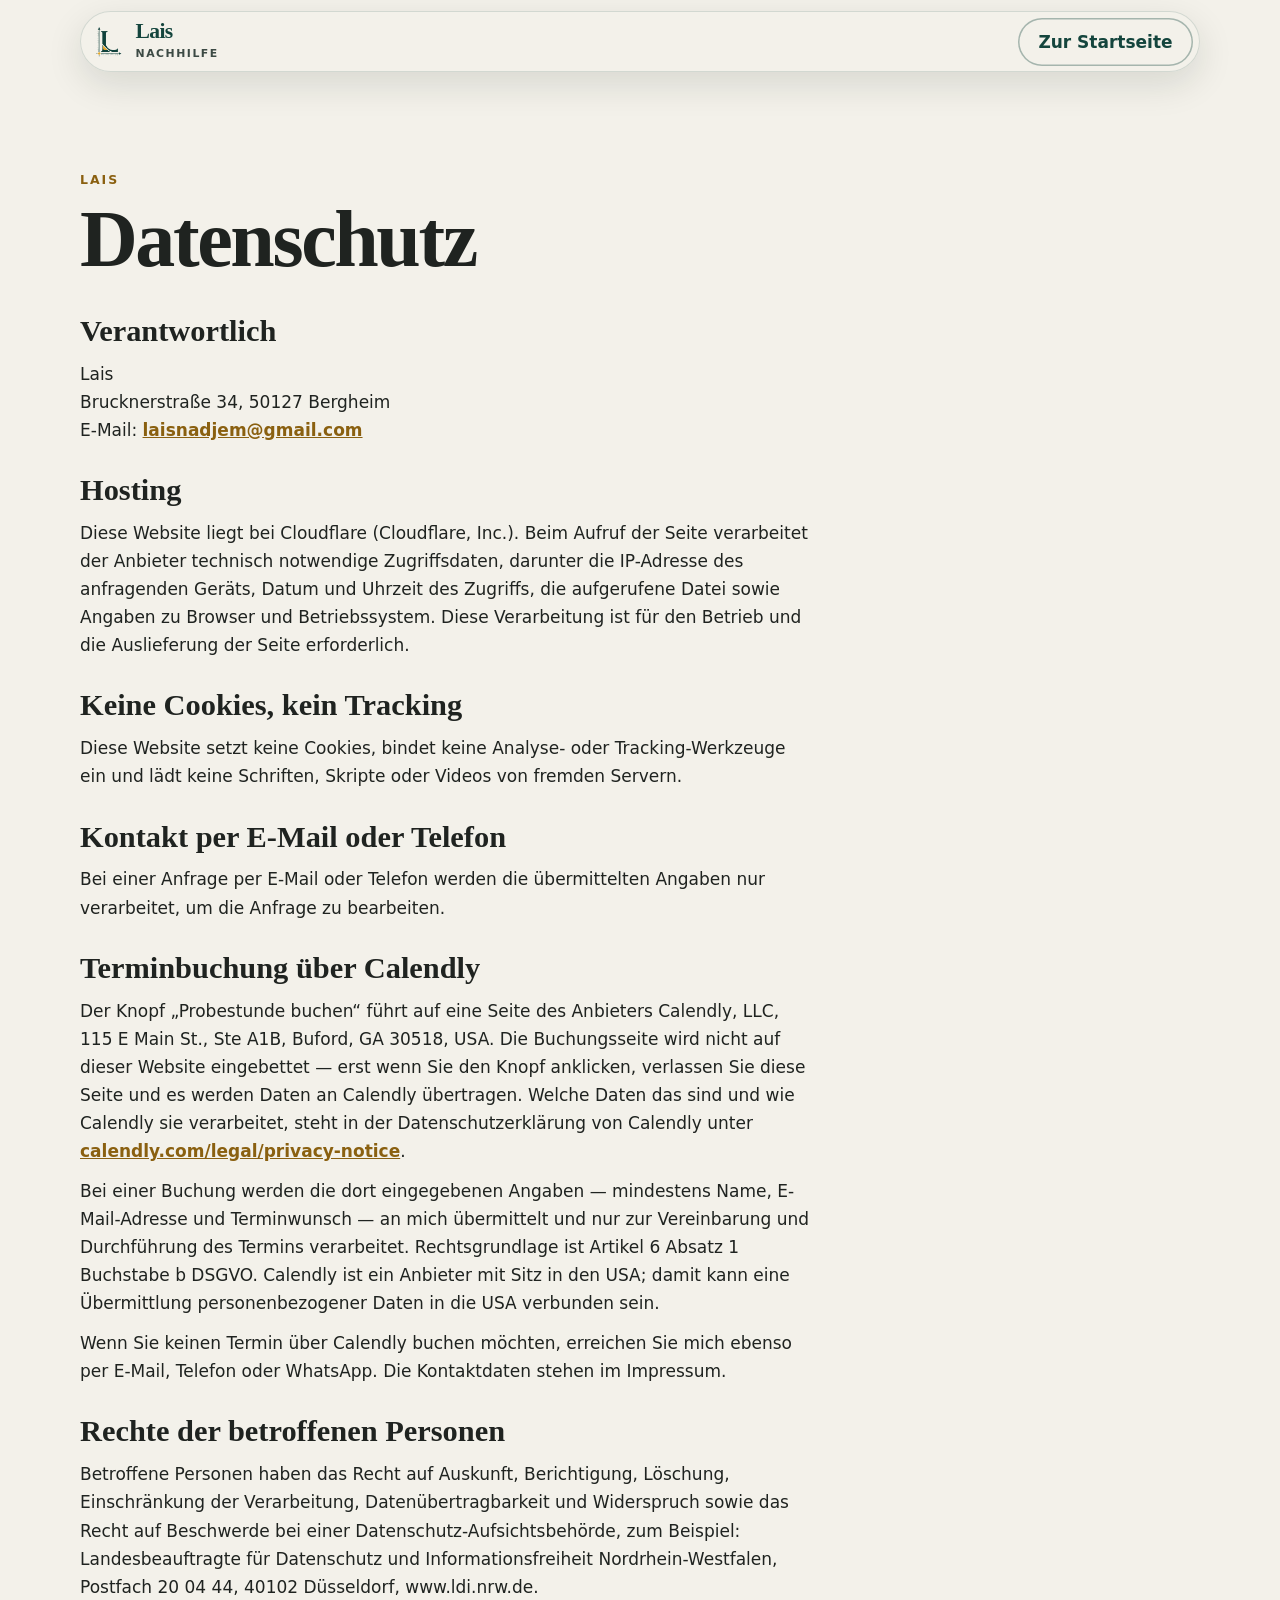
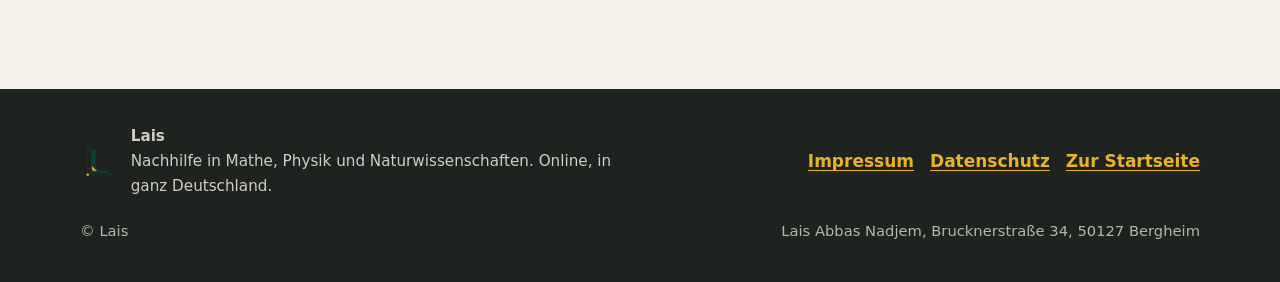
==== datenschutz.html @ 97e40037 "Neue Lais-Nachhilfe-Seite" ====
<!DOCTYPE html>
<html lang="de" dir="ltr">
<head>
  <meta charset="utf-8">
  <!-- VORLAGE, keine Rechtsberatung: vor dem Veröffentlichen rechtlich prüfen lassen. Jeden Platzhalter in doppelten
       geschweiften Klammern ersetzen. Der Abschnitt »Keine Cookies, kein Tracking« stimmt nur, solange die Website
       nichts von fremden Servern lädt und keine Analyse-Werkzeuge einbindet. -->
  <meta name="viewport" content="width=device-width, initial-scale=1">
  <title>Datenschutz – Lais</title>
  <meta name="description" content="Datenschutzerklärung von Lais.">
  <link rel="canonical" href="https://lais-nachhilfe.pages.dev/datenschutz">
  <link rel="icon" href="img/favicon.png">
  <meta name="theme-color" content="#14453D">
  <link rel="stylesheet" href="styles.css">
</head>
<body>
  <a class="sprunglink" href="#inhalt">Zum Inhalt springen</a>

  <header class="nav">
    <div class="nav__leiste">
      <a class="marke" href="index.html">
        <img class="logo" src="img/logo-farbe.png" alt="" width="1022" height="1207">
        <span>
          <span class="wortmarke">Lais</span>
          <span class="marke__zusatz">Nachhilfe</span>
        </span>
      </a>
      <a class="knopf knopf--ruhig nav__cta" href="index.html">Zur Startseite</a>
    </div>
  </header>

  <main id="inhalt" class="unter">
    <header class="seitenkopf rahmen">
      <p class="kicker">Lais</p>
      <h1>Datenschutz</h1>
    </header>

    <article class="rechtstext rahmen">
      <h2>Verantwortlich</h2>
      <p>
        Lais<br>Brucknerstraße 34, 50127 Bergheim<br>
        E-Mail: <a href="mailto:laisnadjem@gmail.com">laisnadjem@gmail.com</a>
      </p>

      <h2>Hosting</h2>
      <p>Diese Website liegt bei Cloudflare (Cloudflare, Inc.). Beim Aufruf der Seite verarbeitet der Anbieter
        technisch notwendige Zugriffsdaten, darunter die IP-Adresse des anfragenden Geräts, Datum und Uhrzeit des
        Zugriffs, die aufgerufene Datei sowie Angaben zu Browser und Betriebssystem. Diese Verarbeitung ist für den
        Betrieb und die Auslieferung der Seite erforderlich.</p>

      <h2>Keine Cookies, kein Tracking</h2>
      <p>Diese Website setzt keine Cookies, bindet keine Analyse- oder Tracking-Werkzeuge ein und lädt keine Schriften,
        Skripte oder Videos von fremden Servern.</p>

      <h2>Kontakt per E-Mail oder Telefon</h2>
      <p>Bei einer Anfrage per E-Mail oder Telefon werden die übermittelten Angaben nur verarbeitet, um die Anfrage zu
        bearbeiten.</p>

      <h2>Terminbuchung über Calendly</h2>
      <p>Der Knopf „Probestunde buchen“ führt auf eine Seite des Anbieters Calendly, LLC, 115 E Main St., Ste A1B,
        Buford, GA 30518, USA. Die Buchungsseite wird nicht auf dieser Website eingebettet — erst wenn Sie den Knopf anklicken,
        verlassen Sie diese Seite und es werden Daten an Calendly übertragen. Welche Daten das sind und wie Calendly sie
        verarbeitet, steht in der Datenschutzerklärung von Calendly unter
        <a href="https://calendly.com/legal/privacy-notice" rel="noopener">calendly.com/legal/privacy-notice</a>.</p>
      <p>Bei einer Buchung werden die dort eingegebenen Angaben — mindestens Name, E-Mail-Adresse und Terminwunsch —
        an mich übermittelt und nur zur Vereinbarung und Durchführung des Termins verarbeitet. Rechtsgrundlage ist
        Artikel 6 Absatz 1 Buchstabe b DSGVO. Calendly ist ein Anbieter mit Sitz in den USA; damit kann eine
        Übermittlung personenbezogener Daten in die USA verbunden sein.</p>
      <p>Wenn Sie keinen Termin über Calendly buchen möchten, erreichen Sie mich ebenso per E-Mail, Telefon oder
        WhatsApp. Die Kontaktdaten stehen im Impressum.</p>

      <h2>Rechte der betroffenen Personen</h2>
      <p>Betroffene Personen haben das Recht auf Auskunft, Berichtigung, Löschung, Einschränkung der Verarbeitung,
        Datenübertragbarkeit und Widerspruch sowie das Recht auf Beschwerde bei einer Datenschutz-Aufsichtsbehörde,
        zum Beispiel: Landesbeauftragte für Datenschutz und Informationsfreiheit Nordrhein-Westfalen,
        Postfach 20 04 44, 40102 Düsseldorf, www.ldi.nrw.de.</p>
    </article>
  </main>

  <footer class="fuss">
    <div class="fuss__innen">
      <div class="fuss__marke">
        <img class="logo" src="img/logo-farbe.png" alt="" width="1022" height="1207">
        <p><strong>Lais</strong><br>Nachhilfe in Mathe, Physik und Naturwissenschaften. Online, in ganz Deutschland.</p>
      </div>
      <nav class="fuss__links" aria-label="Rechtliches">
        <a href="impressum.html">Impressum</a>
        <a href="datenschutz.html">Datenschutz</a>
        <a href="index.html">Zur Startseite</a>
      </nav>
      <div class="fuss__meta">
        <p>© Lais</p>
        <p>Lais Abbas Nadjem, Brucknerstraße 34, 50127 Bergheim</p>
      </div>
    </div>
  </footer>
</body>
</html>
---- styles.css ----
/* Lais — Nachhilfe. Schriften und Skripte liegen lokal, passend zur Datenschutzerklärung. */

@font-face {
  font-family: Fraunces;
  font-style: normal;
  font-weight: 400;
  font-display: swap;
  src: url("fonts/fraunces-400.woff2") format("woff2");
}

@font-face {
  font-family: Fraunces;
  font-style: italic;
  font-weight: 500;
  font-display: swap;
  src: url("fonts/fraunces-500-italic.woff2") format("woff2");
}

@font-face {
  font-family: Fraunces;
  font-style: normal;
  font-weight: 600;
  font-display: swap;
  src: url("fonts/fraunces-600.woff2") format("woff2");
}

@font-face {
  font-family: Fraunces;
  font-style: normal;
  font-weight: 700;
  font-display: swap;
  src: url("fonts/fraunces-700.woff2") format("woff2");
}

@font-face {
  font-family: Inter;
  font-style: normal;
  font-weight: 400;
  font-display: swap;
  src: url("fonts/inter-400.woff2") format("woff2");
}

@font-face {
  font-family: Inter;
  font-style: normal;
  font-weight: 500;
  font-display: swap;
  src: url("fonts/inter-500.woff2") format("woff2");
}

@font-face {
  font-family: Inter;
  font-style: normal;
  font-weight: 600;
  font-display: swap;
  src: url("fonts/inter-600.woff2") format("woff2");
}

@font-face {
  font-family: Inter;
  font-style: normal;
  font-weight: 700;
  font-display: swap;
  src: url("fonts/inter-700.woff2") format("woff2");
}

:root {
  --wald: #14453d;
  --wald-tief: #0d2c28;
  --wald-mittel: #123e37;
  --gold: #e8b22a;
  --gold-text: #8a6010;
  --papier: #f3f1ea;
  --papier-hell: #fbf9f4;
  --sand: #e9e2d2;
  --gruen: #e5efe9;
  --tinte: #1f2320;
  --tinte-weich: #3c4a44;
  --linie: rgba(20, 69, 61, 0.14);
  --hell: #f6f3ea;
  --rand: clamp(1.1rem, 4vw, 2rem);
  --spalte: min(1120px, calc(100% - 1.5rem));
  --schrift-titel: Fraunces, "Iowan Old Style", Palatino, Georgia, serif;
  --schrift-text: Inter, system-ui, "Segoe UI", sans-serif;
  --nav-hoehe: 4.6rem;
  --schatten: 0 18px 40px rgba(16, 36, 32, 0.08);
  color-scheme: light;
}

*,
*::before,
*::after {
  box-sizing: border-box;
}

html {
  scroll-behavior: smooth;
}

body {
  margin: 0;
  background: var(--papier);
  color: var(--tinte);
  font-family: var(--schrift-text);
  font-size: 1.0625rem;
  line-height: 1.65;
  text-rendering: optimizeLegibility;
}

img,
svg,
video,
canvas {
  max-width: 100%;
}

h1,
h2,
h3,
p {
  margin: 0;
}

h1,
h2,
h3 {
  font-family: var(--schrift-titel);
  font-weight: 600;
  line-height: 1.05;
  text-wrap: balance;
}

p {
  text-wrap: pretty;
}

a {
  color: var(--gold-text);
}

button,
input,
summary {
  font: inherit;
}

:focus-visible {
  outline: 3px solid var(--gold);
  outline-offset: 3px;
}

::selection {
  background: var(--gold);
  color: var(--tinte);
}

.sr-only {
  position: absolute;
  width: 1px;
  height: 1px;
  padding: 0;
  margin: -1px;
  overflow: hidden;
  clip: rect(0, 0, 0, 0);
  white-space: nowrap;
  border: 0;
}

.sprunglink {
  position: absolute;
  left: var(--rand);
  top: -8rem;
  z-index: 80;
  padding: 0.7rem 1rem;
  background: var(--tinte);
  color: var(--hell);
  text-decoration: none;
}

.sprunglink:focus-visible {
  top: 0.8rem;
}

.rahmen {
  width: var(--spalte);
  margin-inline: auto;
}

.kicker {
  margin: 0;
  color: var(--gold-text);
  font-size: 0.78rem;
  font-weight: 600;
  letter-spacing: 0.16em;
  text-transform: uppercase;
}

.abschnitt--wald .kicker,
.abschnitt--tief .kicker,
.hero .kicker {
  color: var(--gold);
}

/* Navigation ---------------------------------------------------------- */

.nav {
  position: fixed;
  z-index: 50;
  top: 0.7rem;
  left: 0;
  right: 0;
  width: var(--spalte);
  margin-inline: auto;
}

.nav__leiste {
  position: relative;
  z-index: 2;
  display: flex;
  align-items: center;
  gap: 0.75rem;
  min-height: 3.6rem;
  padding: 0.35rem 0.4rem 0.35rem 0.7rem;
  border: 1px solid rgba(20, 69, 61, 0.14);
  border-radius: 999px;
  background: rgba(243, 241, 234, 0.96);
  box-shadow: 0 12px 36px rgba(16, 32, 28, 0.12);
}

.marke {
  position: relative;
  z-index: 3;
  display: flex;
  align-items: center;
  gap: 0.55rem;
  color: var(--wald);
  text-decoration: none;
}

body.ist-gesperrt {
  overflow: hidden;
}

.logo {
  width: auto;
  height: 2.55rem;
}

.wortmarke {
  display: block;
  font-family: var(--schrift-titel);
  font-size: 1.35rem;
  font-weight: 600;
  letter-spacing: -0.03em;
  line-height: 1;
}

.marke__zusatz {
  display: block;
  margin-top: 0.12rem;
  color: var(--tinte-weich);
  font-size: 0.68rem;
  font-weight: 600;
  letter-spacing: 0.14em;
  text-transform: uppercase;
}

.nav__schalt {
  position: relative;
  z-index: 3;
  display: grid;
  place-items: center;
  width: 2.75rem;
  height: 2.75rem;
  margin-left: auto;
  border: 0;
  border-radius: 50%;
  background: var(--wald);
  color: var(--hell);
  cursor: pointer;
}

.nav__balken,
.nav__balken::before,
.nav__balken::after {
  display: block;
  width: 1rem;
  height: 2px;
  border-radius: 2px;
  background: currentColor;
}

.nav__balken {
  position: relative;
}

.nav__balken::before,
.nav__balken::after {
  content: "";
  position: absolute;
  left: 0;
}

.nav__balken::before {
  top: -6px;
}

.nav__balken::after {
  top: 6px;
}

.nav.is-offen .nav__balken {
  background: transparent;
}

.nav.is-offen .nav__balken::before {
  top: 0;
  transform: rotate(45deg);
}

.nav.is-offen .nav__balken::after {
  top: 0;
  transform: rotate(-45deg);
}

.nav__liste {
  display: flex;
  align-items: center;
  gap: 0.15rem;
}

.nav__liste a {
  color: var(--wald);
  font-size: 0.92rem;
  font-weight: 600;
  text-decoration: none;
}

.nav__cta {
  margin-left: 0.35rem;
}

.nav__leiste > .nav__cta {
  margin-left: auto;
}

@media (max-width: 1079px) {
  .nav:not(.js-nav) .nav__leiste {
    flex-wrap: wrap;
    border-radius: 1.25rem;
  }

  .nav__schalt {
    display: none;
  }

  .js-nav .nav__schalt {
    display: grid;
  }

  .nav__liste {
    flex-wrap: wrap;
    justify-content: flex-end;
    gap: 0.2rem 0.7rem;
    margin-left: auto;
  }

  .js-nav .nav__liste {
    position: fixed;
    z-index: 1;
    inset: 0;
    flex-direction: column;
    align-items: flex-start;
    justify-content: center;
    flex-wrap: nowrap;
    gap: 0.2rem;
    margin-left: 0;
    padding: 6.5rem var(--rand) 2.2rem;
    background:
      radial-gradient(circle at 90% 10%, rgba(232, 178, 42, 0.2), transparent 28%),
      var(--papier);
    visibility: hidden;
    transform: translateY(-102%);
  }

  .js-nav.is-offen .nav__liste {
    visibility: visible;
    transform: none;
  }

  .js-nav .nav__liste a:not(.knopf) {
    font-family: var(--schrift-titel);
    font-size: clamp(2rem, 8vw, 2.8rem);
    font-weight: 600;
    line-height: 1.15;
  }

  .js-nav .nav__liste .nav__cta {
    margin-top: 1rem;
    margin-left: 0;
  }
}

@media (min-width: 1080px) {
  .nav__schalt {
    display: none;
  }

  .nav__liste {
    margin-left: auto;
  }

  .nav__liste a:not(.knopf) {
    position: relative;
    padding: 0.4rem 0.45rem;
  }

  .nav__liste a:not(.knopf)::after {
    content: "";
    position: absolute;
    left: 0.45rem;
    right: 0.45rem;
    bottom: 0.15rem;
    height: 2px;
    border-radius: 2px;
    background: var(--gold);
    transform: scaleX(0);
    transform-origin: left center;
  }

  .nav__liste a:hover::after,
  .nav__liste a[aria-current="true"]::after {
    transform: scaleX(1);
  }
}

/* Knöpfe --------------------------------------------------------------- */

.knopfzeile {
  display: flex;
  flex-wrap: wrap;
  gap: 0.7rem;
}

.knopf {
  display: inline-flex;
  align-items: center;
  justify-content: center;
  gap: 0.5rem;
  min-height: 3rem;
  padding: 0.75rem 1.25rem;
  border: 0;
  border-radius: 999px;
  background: linear-gradient(110deg, #f3cf6a 0%, #e8b22a 42%, #f6de8a 50%, #e8b22a 58%, #c9961e 100%);
  background-size: 180% 100%;
  background-position: 0 0;
  color: var(--tinte);
  font-weight: 700;
  line-height: 1.2;
  text-align: center;
  text-decoration: none;
  box-shadow: inset 0 0 0 1px rgba(90, 60, 0, 0.12);
}

.knopf:hover {
  background-position: 100% 0;
}

.knopf--zweit {
  background: transparent;
  color: var(--hell);
  box-shadow: inset 0 0 0 1.5px rgba(246, 243, 234, 0.75);
}

.knopf--zweit:hover {
  background: var(--hell);
  color: var(--tinte);
}

.knopf--ruhig {
  background: transparent;
  color: var(--wald);
  box-shadow: inset 0 0 0 1.5px rgba(20, 69, 61, 0.35);
}

.knopf--ruhig:hover {
  background: var(--wald);
  color: var(--hell);
}

.knopf svg {
  width: 1.05rem;
  height: 1.05rem;
  fill: currentColor;
}

/* Hero ----------------------------------------------------------------- */

.hero {
  position: relative;
  display: grid;
  align-items: end;
  min-height: 100vh;
  min-height: 100svh;
  padding: calc(var(--nav-hoehe) + 2.2rem) 0 5.5rem;
  color: var(--hell);
  background: var(--wald-tief);
  isolation: isolate;
  overflow: hidden;
}

.hero__video,
.hero__feld,
.hero__scrim {
  position: absolute;
  inset: 0;
}

.hero__video {
  z-index: -3;
  width: 100%;
  height: 100%;
  object-fit: cover;
  transform: scale(1.08);
}

.hero__feld {
  z-index: -1;
  width: 100%;
  height: 100%;
  pointer-events: none;
  -webkit-mask-image: linear-gradient(90deg, transparent 0 30%, #000 62%);
  mask-image: linear-gradient(90deg, transparent 0 30%, #000 62%);
}

.hero__scrim {
  z-index: -2;
  background:
    linear-gradient(90deg, rgba(8, 24, 22, 0.82) 0%, rgba(8, 24, 22, 0.62) 38%, rgba(8, 24, 22, 0.18) 68%, rgba(8, 24, 22, 0.45) 100%),
    linear-gradient(to top, rgba(8, 24, 22, 0.82) 0%, rgba(8, 24, 22, 0.28) 28%, rgba(8, 24, 22, 0.12) 52%);
}

.hero__inhalt {
  display: grid;
  gap: 1.15rem;
  justify-items: start;
  width: var(--spalte);
  margin-inline: auto;
}

.hero__titel {
  max-width: 12.4ch;
  font-size: clamp(3.05rem, 6.6vw, 6.1rem);
  font-weight: 600;
  letter-spacing: -0.04em;
  line-height: 0.92;
}

main section[id] {
  scroll-margin-top: 5.4rem;
}

.hero__strich {
  color: var(--gold);
}

.hero__text {
  max-width: 36rem;
  font-size: clamp(1.08rem, 2vw, 1.28rem);
  line-height: 1.5;
}

.hero__fakten {
  display: flex;
  flex-wrap: wrap;
  gap: 0.55rem 0.4rem;
  margin: 0.35rem 0 0;
  padding: 0;
  list-style: none;
}

.hero__fakten li {
  padding: 0.38rem 0.7rem;
  border: 1px solid rgba(246, 243, 234, 0.28);
  border-radius: 999px;
  background: rgba(8, 24, 22, 0.28);
  font-size: 0.86rem;
  letter-spacing: 0.01em;
}

.hero__pause {
  position: absolute;
  z-index: 2;
  right: max(0.75rem, calc((100% - 1120px) / 2));
  bottom: 4.6rem;
  display: grid;
  place-items: center;
  width: 3rem;
  height: 3rem;
  padding: 0;
  border: 1.5px solid rgba(246, 243, 234, 0.8);
  border-radius: 50%;
  background: rgba(8, 24, 22, 0.4);
  color: var(--hell);
  cursor: pointer;
}

.hero__pause svg {
  width: 1.15rem;
  height: 1.15rem;
  fill: currentColor;
}

.hero__pause[aria-pressed="false"] .symbol-play,
.hero__pause[aria-pressed="true"] .symbol-pause {
  display: none;
}

/* Abschnitte ---------------------------------------------------------- */

main > section:not(.hero) {
  position: relative;
  z-index: 1;
  margin-top: -2rem;
  padding-block: clamp(4.4rem, 8vw, 6.6rem) clamp(4.8rem, 8vw, 7rem);
  border-radius: 1.8rem 1.8rem 0 0;
  background: var(--papier);
}

main > section:nth-child(2) { z-index: 2; }
main > section:nth-child(3) { z-index: 3; }
main > section:nth-child(4) { z-index: 4; }
main > section:nth-child(5) { z-index: 5; }
main > section:nth-child(6) { z-index: 6; }
main > section:nth-child(7) { z-index: 7; }
main > section:nth-child(8) { z-index: 8; }

main > section.abschnitt--wald {
  background:
    radial-gradient(ellipse at 0% 0%, rgba(232, 178, 42, 0.22), transparent 42%),
    radial-gradient(ellipse at 100% 100%, rgba(232, 178, 42, 0.12), transparent 36%),
    var(--wald-mittel);
  color: var(--hell);
}

main > section.abschnitt--tief {
  background:
    radial-gradient(ellipse at 12% 0%, rgba(232, 178, 42, 0.28), transparent 36%),
    radial-gradient(ellipse at 90% 80%, rgba(80, 160, 140, 0.2), transparent 42%),
    var(--wald-tief);
  color: var(--hell);
  background-size: 140% 140%;
}

main > section.abschnitt--sand {
  background:
    radial-gradient(circle at 100% 0%, rgba(232, 178, 42, 0.18), transparent 26%),
    var(--sand);
}

main > section.abschnitt--gruen {
  background:
    linear-gradient(180deg, rgba(20, 69, 61, 0.04), transparent 28%),
    var(--gruen);
}

.kopf {
  display: grid;
  gap: 0.85rem;
  max-width: 44rem;
  margin-bottom: clamp(1.8rem, 4vw, 3rem);
}

.kopf h2,
.abschnitt h2 {
  font-size: clamp(2.3rem, 5vw, 4.1rem);
  letter-spacing: -0.03em;
}

.kopf__index {
  color: var(--gold-text);
  font-family: var(--schrift-titel);
  font-size: 0.95rem;
  font-weight: 600;
  letter-spacing: 0.14em;
}

.abschnitt--wald .kopf__index,
.abschnitt--tief .kopf__index {
  color: var(--gold);
}

.kopf p,
.leit {
  max-width: 42rem;
  color: var(--tinte-weich);
  font-size: 1.12rem;
}

.abschnitt--wald .leit,
.abschnitt--tief .leit,
.abschnitt--wald .kopf p,
.abschnitt--tief .kopf p {
  color: rgba(246, 243, 234, 0.86);
}

/* Fächer --------------------------------------------------------------- */

.faecher {
  display: grid;
  grid-template-columns: 1fr;
  gap: 0.75rem;
  margin: 0 0 1.1rem;
  padding: 0;
  list-style: none;
}

.faecher li {
  display: grid;
  grid-template-columns: auto 1fr;
  gap: 0.85rem;
  align-items: center;
  padding: 0.8rem 0.95rem;
  border: 1px solid var(--linie);
  border-radius: 1.1rem;
  background: var(--papier-hell);
}

.faecher strong {
  display: block;
  font-family: var(--schrift-titel);
  font-size: 1.35rem;
  font-weight: 600;
}

.faecher span {
  color: var(--tinte-weich);
  font-size: 0.92rem;
}

.mini {
  width: 3.25rem;
  height: 3.25rem;
  color: var(--wald);
}

/* Angebotskarten ------------------------------------------------------- */

.karten,
.preistafel,
.schritte,
.stimmen__liste,
.kontakt__wege {
  display: grid;
  gap: 0.9rem;
}

.karte,
.preisblock,
.schritt,
.stimme,
.weg {
  border: 1px solid var(--linie);
  border-radius: 1.35rem;
  background: var(--papier-hell);
  box-shadow: var(--schatten);
}

.karte {
  display: flex;
  flex-direction: column;
  gap: 0.85rem;
  padding: 0.7rem 0.7rem 1.2rem;
  transform-style: preserve-3d;
}

.karte__bild {
  display: grid;
  place-items: center;
  aspect-ratio: 16 / 9.2;
  padding: 0.6rem 0.8rem 0.2rem;
  border-radius: 1rem;
  background:
    radial-gradient(circle at 85% 15%, rgba(232, 178, 42, 0.35), transparent 42%),
    linear-gradient(160deg, #e7f1ec, #f7f4ec);
}

.illu {
  width: 100%;
  height: 100%;
  color: var(--wald);
}

.illu .draw {
  fill: none;
  stroke: currentColor;
  stroke-width: 1.7;
  stroke-linecap: round;
  stroke-linejoin: round;
}

.gold,
.illu .gold {
  fill: var(--gold);
  stroke: none;
}

.illu .haar {
  fill: none;
  stroke: currentColor;
  stroke-width: 1.2;
  opacity: 0.45;
}

.karte__körper,
.preisblock,
.schritt {
  padding-inline: 0.7rem;
}

.karte__körper {
  display: grid;
  gap: 0.55rem;
  padding-bottom: 0.2rem;
}

.karte__index,
.schritt__nr {
  color: var(--gold-text);
  font-family: var(--schrift-titel);
  font-size: 0.92rem;
  letter-spacing: 0.12em;
}

.karte h3,
.preisblock h3,
.schritt h3 {
  font-size: clamp(1.55rem, 2vw, 1.9rem);
}

.karte p,
.preisblock p,
.schritt p,
.stimme p,
.faq p,
.weg p,
.ueber__text {
  color: var(--tinte-weich);
}

.preiszeile {
  display: flex;
  flex-wrap: wrap;
  gap: 0.45rem;
  margin-top: auto;
  padding: 0.85rem 0.7rem 0.25rem;
}

.preiszeile span,
.betrag {
  display: inline-flex;
  align-items: baseline;
  gap: 0.35rem;
  padding: 0.35rem 0.6rem;
  border-radius: 999px;
  background: rgba(20, 69, 61, 0.06);
  color: var(--wald);
  font-size: 0.86rem;
  font-weight: 600;
}

.karte--dunkel {
  background: var(--wald);
  color: var(--hell);
  border-color: transparent;
}

.karte--dunkel .karte__bild {
  background:
    radial-gradient(circle at 80% 20%, rgba(232, 178, 42, 0.28), transparent 40%),
    #0d2c28;
}

.karte--dunkel .illu {
  color: var(--hell);
}

.karte--dunkel p,
.karte--dunkel .karte__index {
  color: rgba(246, 243, 234, 0.82);
}

.karte--dunkel .preiszeile span {
  background: rgba(246, 243, 234, 0.1);
  color: var(--gold);
}

/* Preise --------------------------------------------------------------- */

.preistafel {
  align-items: stretch;
}

.preisblock {
  display: flex;
  flex-direction: column;
  gap: 0.8rem;
  padding: 1.2rem 1.15rem 1.25rem;
  background: rgba(251, 249, 244, 0.97);
  color: var(--tinte);
}

.preisblock p,
.preisblock li span {
  color: var(--tinte-weich);
}

.preisblock ul {
  display: grid;
  gap: 0.55rem;
  margin: 0;
  padding: 0;
  list-style: none;
}

.preisblock li {
  display: flex;
  justify-content: space-between;
  gap: 1rem;
  align-items: baseline;
  padding-top: 0.55rem;
  border-top: 1px solid var(--linie);
  color: var(--wald);
  font-weight: 700;
}

.preisblock li span {
  flex: 1 1 auto;
}

.preisblock li strong {
  font-family: var(--schrift-titel);
  font-size: 1.65rem;
  font-weight: 600;
  font-variant-numeric: tabular-nums;
  letter-spacing: -0.03em;
  white-space: nowrap;
}

.preis-gross {
  display: flex;
  align-items: baseline;
  gap: 0.4rem;
  color: var(--wald);
}

.preis-gross strong {
  font-family: var(--schrift-titel);
  font-size: clamp(3rem, 6vw, 4.2rem);
  font-weight: 600;
  letter-spacing: -0.04em;
  line-height: 0.9;
  font-variant-numeric: tabular-nums;
}

.preis-gross span {
  font-weight: 600;
}

/* Ablauf --------------------------------------------------------------- */

main > section.ablauf {
  background-color: var(--gruen);
  background-image:
    linear-gradient(rgba(20, 69, 61, 0.05) 1px, transparent 1px),
    linear-gradient(90deg, rgba(20, 69, 61, 0.05) 1px, transparent 1px);
  background-size: 42px 42px;
  background-position: center top;
}

.schritt {
  position: relative;
  display: grid;
  gap: 0.55rem;
  align-content: start;
  padding: 1.15rem 1.1rem 1.25rem;
}

.schritt__nr {
  display: grid;
  place-items: center;
  width: 2.6rem;
  height: 2.6rem;
  border-radius: 50%;
  background: var(--wald);
  color: var(--gold);
  font-size: 1rem;
}

.schritt .mini {
  position: absolute;
  top: 1rem;
  right: 1rem;
  width: 2.6rem;
  height: 2.6rem;
  opacity: 0.9;
}

/* Über mich ------------------------------------------------------------ */

.ueber__layout {
  display: grid;
  gap: 1.25rem;
}

.ueber__tafel {
  position: relative;
  overflow: hidden;
  padding: clamp(1.4rem, 3vw, 2.2rem);
  border-radius: 1.5rem;
  background:
    radial-gradient(circle at 100% 0%, rgba(232, 178, 42, 0.28), transparent 36%),
    var(--wald);
  color: var(--hell);
}

.ueber__leitsatz {
  position: relative;
  z-index: 1;
  font-family: var(--schrift-titel);
  font-size: clamp(1.7rem, 3.4vw, 2.55rem);
  font-style: italic;
  font-weight: 500;
  line-height: 1.2;
}

.ueber__ornament {
  position: absolute;
  right: -1rem;
  bottom: -1.5rem;
  width: min(16rem, 70%);
  color: rgba(246, 243, 234, 0.16);
  pointer-events: none;
}

.ueber__texte {
  display: grid;
  gap: 1rem;
  align-content: center;
}

.fakten {
  display: grid;
  gap: 0.7rem;
  margin: 1.3rem 0 0;
  padding: 0;
  list-style: none;
}

.fakten li {
  display: grid;
  gap: 0.15rem;
  padding: 0.95rem 1rem;
  border-radius: 1rem;
  background: var(--papier-hell);
  border: 1px solid var(--linie);
}

.fakten__zahl {
  color: var(--wald);
  font-family: var(--schrift-titel);
  font-size: clamp(1.7rem, 3vw, 2.3rem);
  font-weight: 600;
  letter-spacing: -0.03em;
  line-height: 1;
  font-variant-numeric: tabular-nums;
}

.fakten span:last-child {
  color: var(--tinte-weich);
  font-size: 0.95rem;
}

/* Stimmen -------------------------------------------------------------- */

.stimmen__liste {
  margin: 0;
  padding: 0;
  list-style: none;
}

.stimme {
  display: flex;
  padding: 1.25rem 1.2rem 1.15rem;
}

.stimme figure {
  display: flex;
  flex-direction: column;
  gap: 1rem;
  width: 100%;
  margin: 0;
}

.stimme blockquote {
  margin: 0;
  font-family: var(--schrift-titel);
  font-size: 1.14rem;
  font-weight: 500;
  line-height: 1.45;
}

.stimme blockquote::before {
  content: "„";
  display: block;
  margin-bottom: 0.2rem;
  color: var(--gold-text);
  font-size: 2.4rem;
  line-height: 0.8;
}

.stimme figcaption {
  margin-top: auto;
  color: var(--tinte-weich);
  font-size: 0.92rem;
  font-weight: 600;
}

.stimmen__quelle {
  margin-top: 1rem;
  color: var(--tinte-weich);
  font-size: 0.92rem;
}

/* FAQ ------------------------------------------------------------------ */

.faq {
  display: grid;
  border-top: 1px solid var(--linie);
}

.faq details {
  border-bottom: 1px solid var(--linie);
}

.faq summary {
  display: flex;
  align-items: center;
  justify-content: space-between;
  gap: 1rem;
  padding: 1.05rem 0;
  color: var(--tinte);
  font-weight: 700;
  cursor: pointer;
  list-style: none;
}

.faq summary::-webkit-details-marker {
  display: none;
}

.faq summary::after {
  content: "";
  flex: 0 0 auto;
  width: 0.75rem;
  height: 0.75rem;
  border-right: 2px solid var(--wald);
  border-bottom: 2px solid var(--wald);
  transform: translateY(-2px) rotate(45deg);
}

.faq details[open] summary::after {
  transform: translateY(2px) rotate(225deg);
}

.faq details p {
  max-width: 46rem;
  padding-bottom: 1.1rem;
}

/* Kontakt -------------------------------------------------------------- */

.kontakt__layout {
  display: grid;
  gap: 1.4rem;
}

.kontakt h2 {
  font-size: clamp(3rem, 8vw, 5.6rem);
}

.kontakt .leit {
  margin-top: 1rem;
}

.kontakt .knopfzeile {
  margin-top: 1.4rem;
}

.weg {
  display: grid;
  gap: 0.2rem;
  padding: 1rem 1.05rem;
  background: rgba(251, 249, 244, 0.08);
  border-color: rgba(246, 243, 234, 0.16);
  color: var(--hell);
  text-decoration: none;
  box-shadow: none;
}

.weg:hover {
  background: rgba(251, 249, 244, 0.16);
}

.weg strong {
  font-size: 1.02rem;
}

.weg span {
  color: rgba(246, 243, 234, 0.8);
  overflow-wrap: anywhere;
}

.kontakt .knopf--zweit {
  color: var(--hell);
}

/* Footer --------------------------------------------------------------- */

.fuss {
  position: relative;
  z-index: 9;
  padding: 2.2rem 0 2.4rem;
  background: var(--tinte);
  color: var(--hell);
}

.fuss__innen {
  display: grid;
  gap: 1.25rem 2.5rem;
  width: var(--spalte);
  margin-inline: auto;
}

.fuss a {
  color: var(--gold);
}

.fuss__marke {
  display: flex;
  gap: 0.8rem;
  align-items: center;
}

.fuss__marke p {
  color: rgba(246, 243, 234, 0.82);
  font-size: 0.95rem;
}

.fuss .logo {
  height: 2.8rem;
}

.fuss__links {
  display: flex;
  flex-wrap: wrap;
  gap: 0.45rem 1rem;
}

.fuss__links a {
  font-weight: 600;
  text-underline-offset: 0.18em;
}

.fuss__meta {
  display: flex;
  flex-wrap: wrap;
  gap: 0.4rem 1.2rem;
  justify-content: space-between;
  color: rgba(246, 243, 234, 0.7);
  font-size: 0.92rem;
}

/* Unterseiten ---------------------------------------------------------- */

.unter {
  padding-top: calc(var(--nav-hoehe) + 1.5rem);
}

.seitenkopf {
  padding-block: clamp(2.5rem, 6vw, 4.5rem) 1rem;
}

.seitenkopf h1 {
  margin-top: 0.4rem;
  font-size: clamp(2.8rem, 7vw, 5rem);
  letter-spacing: -0.03em;
}

.seitenkopf a {
  font-weight: 700;
}

.rechtstext {
  display: grid;
  gap: 0.75rem;
  padding-bottom: clamp(3rem, 8vw, 5.5rem);
}

.rechtstext > * {
  max-width: 68ch;
}

.rechtstext h2 {
  margin-top: 1.2rem;
  font-size: clamp(1.45rem, 3vw, 1.9rem);
}

.rechtstext a {
  font-weight: 600;
}

/* Raster ab Tablet ----------------------------------------------------- */

@media (min-width: 700px) {
  .faecher,
  .fakten {
    grid-template-columns: repeat(2, minmax(0, 1fr));
  }

  .kontakt__wege,
  .preistafel {
    grid-template-columns: 1fr 1fr;
  }

  .preisblock:last-child {
    grid-column: 1 / -1;
  }
}

@media (min-width: 900px) {
  .karten,
  .schritte {
    grid-template-columns: repeat(3, minmax(0, 1fr));
  }

  .schritte {
    grid-template-columns: repeat(4, minmax(0, 1fr));
  }

  .ueber__layout,
  .kontakt__layout {
    grid-template-columns: minmax(0, 1.05fr) minmax(0, 0.95fr);
    gap: 1.6rem;
    align-items: stretch;
  }

  .stimmen__liste {
    grid-template-columns: 1fr 1fr;
  }

  .fakten {
    grid-template-columns: repeat(5, minmax(0, 1fr));
  }

  .faecher {
    grid-template-columns: repeat(3, minmax(0, 1fr));
  }

  .preisblock:last-child {
    grid-column: auto;
  }

  .preistafel {
    grid-template-columns: repeat(3, minmax(0, 1fr));
  }

  .fuss__innen {
    grid-template-columns: minmax(0, 1.5fr) minmax(16rem, 1fr);
    align-items: center;
  }

  .fuss__links {
    justify-content: flex-end;
  }

  .fuss__meta {
    grid-column: 1 / -1;
  }
}

/* Bewegung: Grundzustand bleibt sichtbar, die Klasse setzt die Animation. */

.mit-motion [data-reveal] {
  opacity: 0;
  transform: translateY(22px);
}

.mit-motion [data-reveal].ist-da {
  animation: auftauchen 0.85s cubic-bezier(0.16, 1, 0.3, 1) forwards;
  animation-delay: var(--verzug, 0s);
}

.mit-motion .illu .draw {
  stroke-dasharray: 1;
  stroke-dashoffset: 1;
}

.mit-motion .ist-da .illu .draw {
  animation: zeichnen 1.5s ease forwards;
}

.mit-motion .abschnitt--tief {
  animation: flaeche 16s ease-in-out infinite alternate;
}

@keyframes auftauchen {
  to {
    opacity: 1;
    transform: none;
  }
}

@keyframes zeichnen {
  to {
    stroke-dashoffset: 0;
  }
}

@keyframes flaeche {
  to {
    background-position: 80% 40%;
  }
}

@media (prefers-reduced-motion: reduce) {
  html {
    scroll-behavior: auto;
  }

  *,
  *::before,
  *::after {
    animation: none !important;
    transition: none !important;
    scroll-behavior: auto !important;
  }

  .mit-motion [data-reveal],
  .mit-motion [data-reveal].ist-da {
    opacity: 1 !important;
    transform: none !important;
  }

  .illu .draw,
  .mit-motion .illu .draw {
    stroke-dashoffset: 0 !important;
  }

  .hero__video {
    transform: none;
  }

  .hero__feld {
    -webkit-mask-image: none;
    mask-image: none;
    opacity: 0.35;
  }
}

@media (max-width: 1079px) {
  .js-nav.is-offen .nav__liste {
    transition: transform 0.4s cubic-bezier(0.16, 1, 0.3, 1);
  }
}

@media print {
  .nav,
  .hero__video,
  .hero__feld,
  .hero__pause,
  .sprunglink {
    display: none !important;
  }

  .hero,
  main > section,
  .fuss {
    margin: 0;
    box-shadow: none;
    color: #000;
    background: #fff;
  }
}
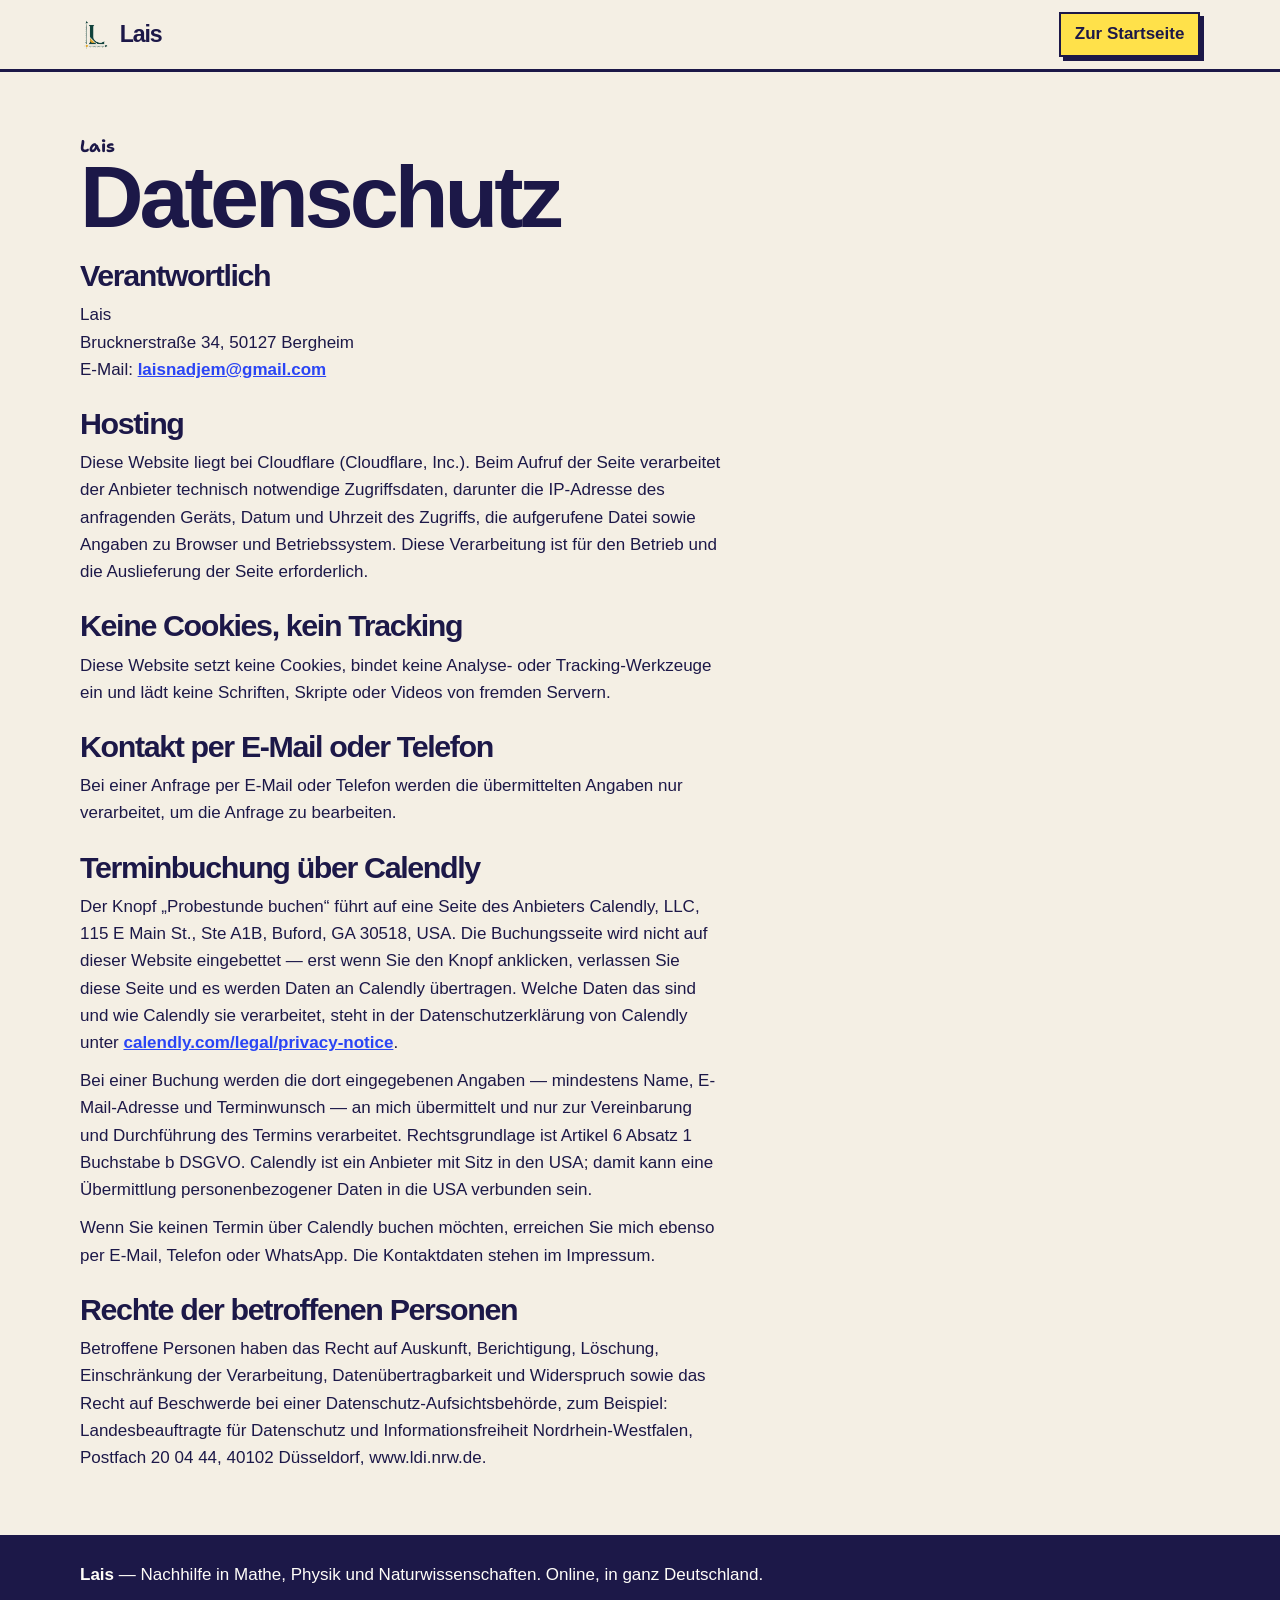
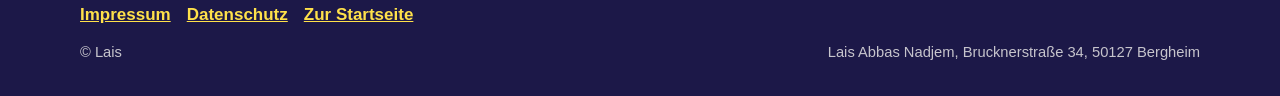
==== commit 72753dc8: "Komplett neues Design" ====
--- a/datenschutz.html
+++ b/datenschutz.html
@@ -10,31 +10,27 @@
   <meta name="description" content="Datenschutzerklärung von Lais.">
   <link rel="canonical" href="https://lais-nachhilfe.pages.dev/datenschutz">
   <link rel="icon" href="img/favicon.png">
-  <meta name="theme-color" content="#14453D">
+  <meta name="theme-color" content="#1C1848">
   <link rel="stylesheet" href="styles.css">
 </head>
 <body>
   <a class="sprunglink" href="#inhalt">Zum Inhalt springen</a>
-
   <header class="nav">
-    <div class="nav__leiste">
+    <div class="nav__innen">
       <a class="marke" href="index.html">
         <img class="logo" src="img/logo-farbe.png" alt="" width="1022" height="1207">
-        <span>
-          <span class="wortmarke">Lais</span>
-          <span class="marke__zusatz">Nachhilfe</span>
-        </span>
+        <span class="wortmarke">Lais</span>
       </a>
-      <a class="knopf knopf--ruhig nav__cta" href="index.html">Zur Startseite</a>
+      <a class="knopf knopf--marker nav__cta" href="index.html">Zur Startseite</a>
     </div>
   </header>
-
-  <main id="inhalt" class="unter">
-    <header class="seitenkopf rahmen">
-      <p class="kicker">Lais</p>
-      <h1>Datenschutz</h1>
+  <main id="inhalt">
+    <header class="seitenkopf">
+      <div class="rahmen">
+        <p class="hand">Lais</p>
+        <h1>Datenschutz</h1>
+      </div>
     </header>
-
     <article class="rechtstext rahmen">
       <h2>Verantwortlich</h2>
       <p>
@@ -76,13 +72,9 @@
         Postfach 20 04 44, 40102 Düsseldorf, www.ldi.nrw.de.</p>
     </article>
   </main>
-
   <footer class="fuss">
     <div class="fuss__innen">
-      <div class="fuss__marke">
-        <img class="logo" src="img/logo-farbe.png" alt="" width="1022" height="1207">
-        <p><strong>Lais</strong><br>Nachhilfe in Mathe, Physik und Naturwissenschaften. Online, in ganz Deutschland.</p>
-      </div>
+      <p><strong>Lais</strong> — Nachhilfe in Mathe, Physik und Naturwissenschaften. Online, in ganz Deutschland.</p>
       <nav class="fuss__links" aria-label="Rechtliches">
         <a href="impressum.html">Impressum</a>
         <a href="datenschutz.html">Datenschutz</a>
--- a/styles.css
+++ b/styles.css
@@ -1,158 +1,122 @@
-/* Lais — Nachhilfe. Schriften und Skripte liegen lokal, passend zur Datenschutzerklärung. */
-
 @font-face {
-  font-family: Fraunces;
+  font-family: "Bricolage Grotesque";
+  font-style: normal;
+  font-weight: 600;
+  font-display: swap;
+  src: url("fonts/bricolage-600.woff2") format("woff2");
+}
+
+@font-face {
+  font-family: "Bricolage Grotesque";
+  font-style: normal;
+  font-weight: 700;
+  font-display: swap;
+  src: url("fonts/bricolage-700.woff2") format("woff2");
+}
+
+@font-face {
+  font-family: "Bricolage Grotesque";
+  font-style: normal;
+  font-weight: 800;
+  font-display: swap;
+  src: url("fonts/bricolage-800.woff2") format("woff2");
+}
+
+@font-face {
+  font-family: Outfit;
   font-style: normal;
   font-weight: 400;
   font-display: swap;
-  src: url("fonts/fraunces-400.woff2") format("woff2");
+  src: url("fonts/outfit-400.woff2") format("woff2");
 }
 
 @font-face {
-  font-family: Fraunces;
-  font-style: italic;
-  font-weight: 500;
-  font-display: swap;
-  src: url("fonts/fraunces-500-italic.woff2") format("woff2");
-}
-
-@font-face {
-  font-family: Fraunces;
-  font-style: normal;
-  font-weight: 600;
-  font-display: swap;
-  src: url("fonts/fraunces-600.woff2") format("woff2");
-}
-
-@font-face {
-  font-family: Fraunces;
-  font-style: normal;
-  font-weight: 700;
-  font-display: swap;
-  src: url("fonts/fraunces-700.woff2") format("woff2");
-}
-
-@font-face {
-  font-family: Inter;
-  font-style: normal;
-  font-weight: 400;
-  font-display: swap;
-  src: url("fonts/inter-400.woff2") format("woff2");
-}
-
-@font-face {
-  font-family: Inter;
+  font-family: Outfit;
   font-style: normal;
   font-weight: 500;
   font-display: swap;
-  src: url("fonts/inter-500.woff2") format("woff2");
+  src: url("fonts/outfit-500.woff2") format("woff2");
 }
 
 @font-face {
-  font-family: Inter;
+  font-family: Outfit;
   font-style: normal;
-  font-weight: 600;
+  font-weight: 700;
   font-display: swap;
-  src: url("fonts/inter-600.woff2") format("woff2");
+  src: url("fonts/outfit-700.woff2") format("woff2");
 }
 
 @font-face {
-  font-family: Inter;
+  font-family: "Shantell Sans";
   font-style: normal;
-  font-weight: 700;
+  font-weight: 500;
   font-display: swap;
-  src: url("fonts/inter-700.woff2") format("woff2");
+  src: url("fonts/shantell-500.woff2") format("woff2");
+}
+
+@font-face {
+  font-family: "Shantell Sans";
+  font-style: normal;
+  font-weight: 700;
+  font-display: swap;
+  src: url("fonts/shantell-700.woff2") format("woff2");
 }
 
 :root {
-  --wald: #14453d;
-  --wald-tief: #0d2c28;
-  --wald-mittel: #123e37;
-  --gold: #e8b22a;
-  --gold-text: #8a6010;
-  --papier: #f3f1ea;
-  --papier-hell: #fbf9f4;
-  --sand: #e9e2d2;
-  --gruen: #e5efe9;
-  --tinte: #1f2320;
-  --tinte-weich: #3c4a44;
-  --linie: rgba(20, 69, 61, 0.14);
-  --hell: #f6f3ea;
-  --rand: clamp(1.1rem, 4vw, 2rem);
-  --spalte: min(1120px, calc(100% - 1.5rem));
-  --schrift-titel: Fraunces, "Iowan Old Style", Palatino, Georgia, serif;
-  --schrift-text: Inter, system-ui, "Segoe UI", sans-serif;
-  --nav-hoehe: 4.6rem;
-  --schatten: 0 18px 40px rgba(16, 36, 32, 0.08);
+  --tinte: #1c1848;
+  --tinte-weich: #3c3766;
+  --papier: #f4efe4;
+  --blatt: #fffdf8;
+  --marker: #ffe14a;
+  --koralle: #ff4d3a;
+  --blau: #2a45f5;
+  --minze: #b6f2cf;
+  --linie: rgba(28, 24, 72, 0.14);
+  --nav: 4.5rem;
+  --spalte: min(1120px, calc(100% - 1.4rem));
+  --titel: "Bricolage Grotesque", "Arial Narrow", sans-serif;
+  --text: Outfit, "Segoe UI", sans-serif;
+  --hand: "Shantell Sans", "Segoe Print", cursive;
   color-scheme: light;
 }
 
 *,
 *::before,
-*::after {
-  box-sizing: border-box;
-}
-
-html {
-  scroll-behavior: smooth;
-}
+*::after { box-sizing: border-box; }
+
+html { scroll-behavior: smooth; }
 
 body {
   margin: 0;
+  padding-top: var(--nav);
+  overflow-x: clip;
   background: var(--papier);
   color: var(--tinte);
-  font-family: var(--schrift-text);
+  font-family: var(--text);
   font-size: 1.0625rem;
-  line-height: 1.65;
-  text-rendering: optimizeLegibility;
-}
-
-img,
-svg,
-video,
-canvas {
-  max-width: 100%;
-}
-
-h1,
-h2,
-h3,
-p {
-  margin: 0;
-}
-
-h1,
-h2,
-h3 {
-  font-family: var(--schrift-titel);
-  font-weight: 600;
-  line-height: 1.05;
+  line-height: 1.6;
+}
+
+img, svg, canvas { max-width: 100%; }
+
+h1, h2, h3, p { margin: 0; }
+
+h1, h2, h3 {
+  font-family: var(--titel);
+  font-weight: 800;
+  letter-spacing: -0.045em;
+  line-height: 0.92;
   text-wrap: balance;
 }
 
-p {
-  text-wrap: pretty;
-}
-
-a {
-  color: var(--gold-text);
-}
-
-button,
-input,
-summary {
-  font: inherit;
-}
+a { color: var(--blau); }
 
 :focus-visible {
-  outline: 3px solid var(--gold);
+  outline: 3px solid var(--koralle);
   outline-offset: 3px;
 }
 
-::selection {
-  background: var(--gold);
-  color: var(--tinte);
-}
+::selection { background: var(--marker); color: var(--tinte); }
 
 .sr-only {
   position: absolute;
@@ -168,115 +132,99 @@
 
 .sprunglink {
   position: absolute;
-  left: var(--rand);
-  top: -8rem;
+  left: 0.8rem;
+  top: -6rem;
   z-index: 80;
-  padding: 0.7rem 1rem;
+  padding: 0.6rem 0.9rem;
   background: var(--tinte);
-  color: var(--hell);
+  color: var(--blatt);
   text-decoration: none;
 }
 
-.sprunglink:focus-visible {
-  top: 0.8rem;
-}
+.sprunglink:focus-visible { top: 0.6rem; }
 
 .rahmen {
   width: var(--spalte);
   margin-inline: auto;
 }
 
-.kicker {
-  margin: 0;
-  color: var(--gold-text);
-  font-size: 0.78rem;
-  font-weight: 600;
-  letter-spacing: 0.16em;
-  text-transform: uppercase;
-}
-
-.abschnitt--wald .kicker,
-.abschnitt--tief .kicker,
-.hero .kicker {
-  color: var(--gold);
-}
-
-/* Navigation ---------------------------------------------------------- */
+.hand {
+  font-family: var(--hand);
+  font-weight: 700;
+  letter-spacing: 0;
+  line-height: 1.25;
+}
+
+.marker {
+  background-image: linear-gradient(var(--marker), var(--marker));
+  background-repeat: no-repeat;
+  background-position: 0 86%;
+  background-size: 100% 0.34em;
+}
+
+/* Navigation */
 
 .nav {
   position: fixed;
   z-index: 50;
-  top: 0.7rem;
+  top: 0;
   left: 0;
   right: 0;
+  height: var(--nav);
+  background: var(--papier);
+  border-bottom: 3px solid var(--tinte);
+}
+
+.nav__innen {
+  display: flex;
+  align-items: center;
+  gap: 0.8rem;
   width: var(--spalte);
+  height: 100%;
   margin-inline: auto;
 }
 
-.nav__leiste {
-  position: relative;
-  z-index: 2;
+.marke {
   display: flex;
   align-items: center;
-  gap: 0.75rem;
-  min-height: 3.6rem;
-  padding: 0.35rem 0.4rem 0.35rem 0.7rem;
-  border: 1px solid rgba(20, 69, 61, 0.14);
-  border-radius: 999px;
-  background: rgba(243, 241, 234, 0.96);
-  box-shadow: 0 12px 36px rgba(16, 32, 28, 0.12);
-}
-
-.marke {
-  position: relative;
-  z-index: 3;
+  gap: 0.45rem;
+  color: var(--tinte);
+  text-decoration: none;
+}
+
+.logo { width: auto; height: 2.4rem; }
+
+.wortmarke {
+  font-family: var(--titel);
+  font-size: 1.45rem;
+  font-weight: 800;
+  letter-spacing: -0.05em;
+  line-height: 1;
+}
+
+.nav__links {
   display: flex;
   align-items: center;
-  gap: 0.55rem;
-  color: var(--wald);
+  gap: 0.15rem 0.9rem;
+}
+
+.nav__links a:not(.knopf) {
+  color: var(--tinte);
+  font-size: 0.95rem;
+  font-weight: 700;
   text-decoration: none;
 }
 
-body.ist-gesperrt {
-  overflow: hidden;
-}
-
-.logo {
-  width: auto;
-  height: 2.55rem;
-}
-
-.wortmarke {
-  display: block;
-  font-family: var(--schrift-titel);
-  font-size: 1.35rem;
-  font-weight: 600;
-  letter-spacing: -0.03em;
-  line-height: 1;
-}
-
-.marke__zusatz {
-  display: block;
-  margin-top: 0.12rem;
-  color: var(--tinte-weich);
-  font-size: 0.68rem;
-  font-weight: 600;
-  letter-spacing: 0.14em;
-  text-transform: uppercase;
-}
+.nav__links a[aria-current="true"] { box-shadow: inset 0 -0.35rem 0 var(--marker); }
 
 .nav__schalt {
-  position: relative;
-  z-index: 3;
-  display: grid;
-  place-items: center;
-  width: 2.75rem;
-  height: 2.75rem;
+  display: none;
+  width: 2.8rem;
+  height: 2.8rem;
   margin-left: auto;
-  border: 0;
-  border-radius: 50%;
-  background: var(--wald);
-  color: var(--hell);
+  border: 2px solid var(--tinte);
+  background: var(--marker);
+  box-shadow: 3px 3px 0 var(--tinte);
   cursor: pointer;
 }
 
@@ -286,1209 +234,727 @@
   display: block;
   width: 1rem;
   height: 2px;
-  border-radius: 2px;
-  background: currentColor;
-}
-
-.nav__balken {
-  position: relative;
-}
-
+  margin-inline: auto;
+  background: var(--tinte);
+}
+
+.nav__balken { position: relative; }
 .nav__balken::before,
-.nav__balken::after {
-  content: "";
-  position: absolute;
-  left: 0;
-}
-
-.nav__balken::before {
-  top: -6px;
-}
-
-.nav__balken::after {
-  top: 6px;
-}
-
-.nav.is-offen .nav__balken {
-  background: transparent;
-}
-
-.nav.is-offen .nav__balken::before {
-  top: 0;
-  transform: rotate(45deg);
-}
-
-.nav.is-offen .nav__balken::after {
-  top: 0;
-  transform: rotate(-45deg);
-}
-
-.nav__liste {
-  display: flex;
-  align-items: center;
-  gap: 0.15rem;
-}
-
-.nav__liste a {
-  color: var(--wald);
-  font-size: 0.92rem;
-  font-weight: 600;
-  text-decoration: none;
-}
-
-.nav__cta {
-  margin-left: 0.35rem;
-}
-
-.nav__leiste > .nav__cta {
-  margin-left: auto;
-}
-
-@media (max-width: 1079px) {
-  .nav:not(.js-nav) .nav__leiste {
-    flex-wrap: wrap;
-    border-radius: 1.25rem;
-  }
-
-  .nav__schalt {
-    display: none;
-  }
-
-  .js-nav .nav__schalt {
-    display: grid;
-  }
-
-  .nav__liste {
-    flex-wrap: wrap;
-    justify-content: flex-end;
-    gap: 0.2rem 0.7rem;
-    margin-left: auto;
-  }
-
-  .js-nav .nav__liste {
-    position: fixed;
-    z-index: 1;
-    inset: 0;
-    flex-direction: column;
-    align-items: flex-start;
-    justify-content: center;
-    flex-wrap: nowrap;
-    gap: 0.2rem;
-    margin-left: 0;
-    padding: 6.5rem var(--rand) 2.2rem;
-    background:
-      radial-gradient(circle at 90% 10%, rgba(232, 178, 42, 0.2), transparent 28%),
-      var(--papier);
-    visibility: hidden;
-    transform: translateY(-102%);
-  }
-
-  .js-nav.is-offen .nav__liste {
-    visibility: visible;
-    transform: none;
-  }
-
-  .js-nav .nav__liste a:not(.knopf) {
-    font-family: var(--schrift-titel);
-    font-size: clamp(2rem, 8vw, 2.8rem);
-    font-weight: 600;
-    line-height: 1.15;
-  }
-
-  .js-nav .nav__liste .nav__cta {
-    margin-top: 1rem;
-    margin-left: 0;
-  }
-}
-
-@media (min-width: 1080px) {
-  .nav__schalt {
-    display: none;
-  }
-
-  .nav__liste {
-    margin-left: auto;
-  }
-
-  .nav__liste a:not(.knopf) {
-    position: relative;
-    padding: 0.4rem 0.45rem;
-  }
-
-  .nav__liste a:not(.knopf)::after {
-    content: "";
-    position: absolute;
-    left: 0.45rem;
-    right: 0.45rem;
-    bottom: 0.15rem;
-    height: 2px;
-    border-radius: 2px;
-    background: var(--gold);
-    transform: scaleX(0);
-    transform-origin: left center;
-  }
-
-  .nav__liste a:hover::after,
-  .nav__liste a[aria-current="true"]::after {
-    transform: scaleX(1);
-  }
-}
-
-/* Knöpfe --------------------------------------------------------------- */
-
-.knopfzeile {
-  display: flex;
-  flex-wrap: wrap;
-  gap: 0.7rem;
-}
+.nav__balken::after { content: ""; position: absolute; left: 0; }
+.nav__balken::before { top: -6px; }
+.nav__balken::after { top: 6px; }
+
+.nav.is-offen .nav__balken { background: transparent; }
+.nav.is-offen .nav__balken::before { top: 0; transform: rotate(45deg); }
+.nav.is-offen .nav__balken::after { top: 0; transform: rotate(-45deg); }
+
+body.ist-gesperrt { overflow: hidden; }
+
+.knopfzeile { display: flex; flex-wrap: wrap; gap: 0.7rem; }
 
 .knopf {
   display: inline-flex;
   align-items: center;
   justify-content: center;
-  gap: 0.5rem;
   min-height: 3rem;
-  padding: 0.75rem 1.25rem;
-  border: 0;
-  border-radius: 999px;
-  background: linear-gradient(110deg, #f3cf6a 0%, #e8b22a 42%, #f6de8a 50%, #e8b22a 58%, #c9961e 100%);
-  background-size: 180% 100%;
-  background-position: 0 0;
-  color: var(--tinte);
-  font-weight: 700;
-  line-height: 1.2;
+  padding: 0.7rem 1.1rem;
+  border: 2px solid var(--tinte);
+  background: var(--tinte);
+  color: var(--blatt);
+  font-weight: 700;
+  line-height: 1.1;
   text-align: center;
   text-decoration: none;
-  box-shadow: inset 0 0 0 1px rgba(90, 60, 0, 0.12);
-}
-
-.knopf:hover {
-  background-position: 100% 0;
-}
-
-.knopf--zweit {
-  background: transparent;
-  color: var(--hell);
-  box-shadow: inset 0 0 0 1.5px rgba(246, 243, 234, 0.75);
-}
-
-.knopf--zweit:hover {
-  background: var(--hell);
+  box-shadow: 4px 4px 0 var(--koralle);
+}
+
+.knopf:hover { transform: translate(-2px, -2px); box-shadow: 6px 6px 0 var(--koralle); }
+
+.knopf--marker {
+  background: var(--marker);
   color: var(--tinte);
-}
-
-.knopf--ruhig {
-  background: transparent;
-  color: var(--wald);
-  box-shadow: inset 0 0 0 1.5px rgba(20, 69, 61, 0.35);
-}
-
-.knopf--ruhig:hover {
-  background: var(--wald);
-  color: var(--hell);
-}
-
-.knopf svg {
-  width: 1.05rem;
-  height: 1.05rem;
-  fill: currentColor;
-}
-
-/* Hero ----------------------------------------------------------------- */
+  box-shadow: 4px 4px 0 var(--tinte);
+}
+
+.knopf--linie {
+  background: var(--blatt);
+  color: var(--tinte);
+  box-shadow: 4px 4px 0 var(--blau);
+}
+
+.nav__cta { margin-left: auto; min-height: 2.6rem; padding-inline: 0.85rem; }
+
+/* Hero */
 
 .hero {
   position: relative;
-  display: grid;
-  align-items: end;
-  min-height: 100vh;
-  min-height: 100svh;
-  padding: calc(var(--nav-hoehe) + 2.2rem) 0 5.5rem;
-  color: var(--hell);
-  background: var(--wald-tief);
   isolation: isolate;
+  min-height: calc(100svh - var(--nav));
   overflow: hidden;
-}
-
-.hero__video,
-.hero__feld,
-.hero__scrim {
+  background-color: var(--papier);
+  background-image:
+    linear-gradient(rgba(28, 24, 72, 0.05) 1px, transparent 1px),
+    linear-gradient(90deg, rgba(28, 24, 72, 0.05) 1px, transparent 1px);
+  background-size: 32px 32px;
+}
+
+.hero__feld {
   position: absolute;
   inset: 0;
-}
-
-.hero__video {
-  z-index: -3;
-  width: 100%;
-  height: 100%;
-  object-fit: cover;
-  transform: scale(1.08);
-}
-
-.hero__feld {
   z-index: -1;
   width: 100%;
   height: 100%;
   pointer-events: none;
-  -webkit-mask-image: linear-gradient(90deg, transparent 0 30%, #000 62%);
-  mask-image: linear-gradient(90deg, transparent 0 30%, #000 62%);
-}
-
-.hero__scrim {
-  z-index: -2;
-  background:
-    linear-gradient(90deg, rgba(8, 24, 22, 0.82) 0%, rgba(8, 24, 22, 0.62) 38%, rgba(8, 24, 22, 0.18) 68%, rgba(8, 24, 22, 0.45) 100%),
-    linear-gradient(to top, rgba(8, 24, 22, 0.82) 0%, rgba(8, 24, 22, 0.28) 28%, rgba(8, 24, 22, 0.12) 52%);
-}
-
-.hero__inhalt {
-  display: grid;
-  gap: 1.15rem;
-  justify-items: start;
+}
+
+.hero__innen {
+  display: grid;
+  gap: 1.5rem;
+  align-items: end;
   width: var(--spalte);
+  min-height: calc(100svh - var(--nav));
   margin-inline: auto;
-}
-
-.hero__titel {
-  max-width: 12.4ch;
-  font-size: clamp(3.05rem, 6.6vw, 6.1rem);
-  font-weight: 600;
-  letter-spacing: -0.04em;
-  line-height: 0.92;
-}
-
-main section[id] {
-  scroll-margin-top: 5.4rem;
-}
-
-.hero__strich {
-  color: var(--gold);
+  padding: 1.4rem 0 2.2rem;
 }
 
 .hero__text {
-  max-width: 36rem;
-  font-size: clamp(1.08rem, 2vw, 1.28rem);
-  line-height: 1.5;
-}
-
-.hero__fakten {
-  display: flex;
-  flex-wrap: wrap;
-  gap: 0.55rem 0.4rem;
-  margin: 0.35rem 0 0;
-  padding: 0;
-  list-style: none;
-}
-
-.hero__fakten li {
-  padding: 0.38rem 0.7rem;
-  border: 1px solid rgba(246, 243, 234, 0.28);
-  border-radius: 999px;
-  background: rgba(8, 24, 22, 0.28);
-  font-size: 0.86rem;
-  letter-spacing: 0.01em;
-}
-
-.hero__pause {
-  position: absolute;
-  z-index: 2;
-  right: max(0.75rem, calc((100% - 1120px) / 2));
-  bottom: 4.6rem;
-  display: grid;
-  place-items: center;
-  width: 3rem;
-  height: 3rem;
-  padding: 0;
-  border: 1.5px solid rgba(246, 243, 234, 0.8);
-  border-radius: 50%;
-  background: rgba(8, 24, 22, 0.4);
-  color: var(--hell);
-  cursor: pointer;
-}
-
-.hero__pause svg {
-  width: 1.15rem;
-  height: 1.15rem;
-  fill: currentColor;
-}
-
-.hero__pause[aria-pressed="false"] .symbol-play,
-.hero__pause[aria-pressed="true"] .symbol-pause {
-  display: none;
-}
-
-/* Abschnitte ---------------------------------------------------------- */
-
-main > section:not(.hero) {
   position: relative;
   z-index: 1;
-  margin-top: -2rem;
-  padding-block: clamp(4.4rem, 8vw, 6.6rem) clamp(4.8rem, 8vw, 7rem);
-  border-radius: 1.8rem 1.8rem 0 0;
-  background: var(--papier);
-}
-
-main > section:nth-child(2) { z-index: 2; }
-main > section:nth-child(3) { z-index: 3; }
-main > section:nth-child(4) { z-index: 4; }
-main > section:nth-child(5) { z-index: 5; }
-main > section:nth-child(6) { z-index: 6; }
-main > section:nth-child(7) { z-index: 7; }
-main > section:nth-child(8) { z-index: 8; }
-
-main > section.abschnitt--wald {
-  background:
-    radial-gradient(ellipse at 0% 0%, rgba(232, 178, 42, 0.22), transparent 42%),
-    radial-gradient(ellipse at 100% 100%, rgba(232, 178, 42, 0.12), transparent 36%),
-    var(--wald-mittel);
-  color: var(--hell);
-}
-
-main > section.abschnitt--tief {
-  background:
-    radial-gradient(ellipse at 12% 0%, rgba(232, 178, 42, 0.28), transparent 36%),
-    radial-gradient(ellipse at 90% 80%, rgba(80, 160, 140, 0.2), transparent 42%),
-    var(--wald-tief);
-  color: var(--hell);
-  background-size: 140% 140%;
-}
-
-main > section.abschnitt--sand {
-  background:
-    radial-gradient(circle at 100% 0%, rgba(232, 178, 42, 0.18), transparent 26%),
-    var(--sand);
-}
-
-main > section.abschnitt--gruen {
-  background:
-    linear-gradient(180deg, rgba(20, 69, 61, 0.04), transparent 28%),
-    var(--gruen);
-}
-
-.kopf {
-  display: grid;
-  gap: 0.85rem;
-  max-width: 44rem;
-  margin-bottom: clamp(1.8rem, 4vw, 3rem);
-}
-
-.kopf h2,
-.abschnitt h2 {
-  font-size: clamp(2.3rem, 5vw, 4.1rem);
-  letter-spacing: -0.03em;
-}
-
-.kopf__index {
-  color: var(--gold-text);
-  font-family: var(--schrift-titel);
-  font-size: 0.95rem;
-  font-weight: 600;
-  letter-spacing: 0.14em;
-}
-
-.abschnitt--wald .kopf__index,
-.abschnitt--tief .kopf__index {
-  color: var(--gold);
-}
-
-.kopf p,
-.leit {
-  max-width: 42rem;
-  color: var(--tinte-weich);
-  font-size: 1.12rem;
-}
-
-.abschnitt--wald .leit,
-.abschnitt--tief .leit,
-.abschnitt--wald .kopf p,
-.abschnitt--tief .kopf p {
-  color: rgba(246, 243, 234, 0.86);
-}
-
-/* Fächer --------------------------------------------------------------- */
-
-.faecher {
-  display: grid;
-  grid-template-columns: 1fr;
-  gap: 0.75rem;
-  margin: 0 0 1.1rem;
-  padding: 0;
-  list-style: none;
-}
-
-.faecher li {
-  display: grid;
-  grid-template-columns: auto 1fr;
-  gap: 0.85rem;
-  align-items: center;
-  padding: 0.8rem 0.95rem;
-  border: 1px solid var(--linie);
-  border-radius: 1.1rem;
-  background: var(--papier-hell);
-}
-
-.faecher strong {
-  display: block;
-  font-family: var(--schrift-titel);
-  font-size: 1.35rem;
-  font-weight: 600;
-}
-
-.faecher span {
-  color: var(--tinte-weich);
-  font-size: 0.92rem;
-}
-
-.mini {
-  width: 3.25rem;
-  height: 3.25rem;
-  color: var(--wald);
-}
-
-/* Angebotskarten ------------------------------------------------------- */
-
-.karten,
-.preistafel,
-.schritte,
-.stimmen__liste,
-.kontakt__wege {
-  display: grid;
-  gap: 0.9rem;
-}
-
-.karte,
-.preisblock,
-.schritt,
-.stimme,
-.weg {
-  border: 1px solid var(--linie);
-  border-radius: 1.35rem;
-  background: var(--papier-hell);
-  box-shadow: var(--schatten);
-}
-
-.karte {
-  display: flex;
-  flex-direction: column;
-  gap: 0.85rem;
-  padding: 0.7rem 0.7rem 1.2rem;
-  transform-style: preserve-3d;
-}
-
-.karte__bild {
-  display: grid;
-  place-items: center;
-  aspect-ratio: 16 / 9.2;
-  padding: 0.6rem 0.8rem 0.2rem;
-  border-radius: 1rem;
-  background:
-    radial-gradient(circle at 85% 15%, rgba(232, 178, 42, 0.35), transparent 42%),
-    linear-gradient(160deg, #e7f1ec, #f7f4ec);
-}
-
-.illu {
-  width: 100%;
-  height: 100%;
-  color: var(--wald);
-}
-
-.illu .draw {
+  display: grid;
+  gap: 1rem;
+  justify-items: start;
+  max-width: 40rem;
+  padding: 0.2rem 1.2rem 0.2rem 0;
+  background: linear-gradient(90deg, var(--papier) 78%, rgba(244, 239, 228, 0));
+}
+
+.aufkleber {
+  display: inline-block;
+  margin: 0;
+  padding: 0.28rem 0.6rem;
+  border: 2px solid var(--tinte);
+  background: var(--minze);
+  font-family: var(--hand);
+  font-size: 1.05rem;
+  font-weight: 700;
+  transform: rotate(-2deg);
+}
+
+.hero__titel {
+  font-size: clamp(3.1rem, 8vw, 6.4rem);
+  max-width: 11ch;
+}
+
+.hero__notiz {
+  margin-top: -0.2rem;
+  color: var(--koralle);
+  font-size: clamp(1.35rem, 3vw, 1.8rem);
+  transform: rotate(-1.5deg);
+}
+
+.hero__lead { max-width: 38rem; font-size: 1.12rem; color: var(--tinte-weich); }
+
+.hero__grafik {
+  justify-self: end;
+  width: min(100%, 34rem);
+  color: var(--tinte);
+}
+
+.hero__grafik svg { width: 100%; height: auto; display: block; }
+
+.strich {
   fill: none;
   stroke: currentColor;
-  stroke-width: 1.7;
+  stroke-width: 2.4;
   stroke-linecap: round;
   stroke-linejoin: round;
 }
 
-.gold,
-.illu .gold {
-  fill: var(--gold);
-  stroke: none;
-}
-
-.illu .haar {
-  fill: none;
-  stroke: currentColor;
-  stroke-width: 1.2;
-  opacity: 0.45;
-}
-
-.karte__körper,
-.preisblock,
-.schritt {
-  padding-inline: 0.7rem;
-}
-
-.karte__körper {
-  display: grid;
-  gap: 0.55rem;
-  padding-bottom: 0.2rem;
-}
-
-.karte__index,
-.schritt__nr {
-  color: var(--gold-text);
-  font-family: var(--schrift-titel);
-  font-size: 0.92rem;
-  letter-spacing: 0.12em;
-}
-
-.karte h3,
-.preisblock h3,
-.schritt h3 {
-  font-size: clamp(1.55rem, 2vw, 1.9rem);
-}
-
-.karte p,
-.preisblock p,
-.schritt p,
-.stimme p,
-.faq p,
-.weg p,
-.ueber__text {
-  color: var(--tinte-weich);
-}
-
-.preiszeile {
-  display: flex;
-  flex-wrap: wrap;
-  gap: 0.45rem;
-  margin-top: auto;
-  padding: 0.85rem 0.7rem 0.25rem;
-}
-
-.preiszeile span,
-.betrag {
-  display: inline-flex;
-  align-items: baseline;
-  gap: 0.35rem;
-  padding: 0.35rem 0.6rem;
-  border-radius: 999px;
-  background: rgba(20, 69, 61, 0.06);
-  color: var(--wald);
-  font-size: 0.86rem;
-  font-weight: 600;
-}
-
-.karte--dunkel {
-  background: var(--wald);
-  color: var(--hell);
-  border-color: transparent;
-}
-
-.karte--dunkel .karte__bild {
-  background:
-    radial-gradient(circle at 80% 20%, rgba(232, 178, 42, 0.28), transparent 40%),
-    #0d2c28;
-}
-
-.karte--dunkel .illu {
-  color: var(--hell);
-}
-
-.karte--dunkel p,
-.karte--dunkel .karte__index {
-  color: rgba(246, 243, 234, 0.82);
-}
-
-.karte--dunkel .preiszeile span {
-  background: rgba(246, 243, 234, 0.1);
-  color: var(--gold);
-}
-
-/* Preise --------------------------------------------------------------- */
-
-.preistafel {
-  align-items: stretch;
-}
-
-.preisblock {
-  display: flex;
-  flex-direction: column;
-  gap: 0.8rem;
-  padding: 1.2rem 1.15rem 1.25rem;
-  background: rgba(251, 249, 244, 0.97);
-  color: var(--tinte);
-}
-
-.preisblock p,
-.preisblock li span {
-  color: var(--tinte-weich);
-}
-
-.preisblock ul {
-  display: grid;
-  gap: 0.55rem;
+.strich--koralle { stroke: var(--koralle); }
+.strich--blau { stroke: var(--blau); }
+
+.flaeche { fill: var(--marker); }
+
+.mit-motion .hero__grafik .strich {
+  stroke-dasharray: 1;
+  stroke-dashoffset: 1;
+  animation: zeichnen 1.5s ease forwards;
+}
+
+.mit-motion .hero__grafik .strich:nth-of-type(2) { animation-delay: 0.15s; }
+.mit-motion .hero__grafik .strich:nth-of-type(3) { animation-delay: 0.3s; }
+.mit-motion .hero__grafik .strich:nth-of-type(4) { animation-delay: 0.45s; }
+
+@keyframes zeichnen { to { stroke-dashoffset: 0; } }
+
+/* Fächer band */
+
+.faecher {
+  background: var(--tinte);
+  color: var(--blatt);
+  padding: clamp(2.8rem, 7vw, 5rem) 0;
+}
+
+.faecher .rahmen { display: grid; gap: 0.4rem; }
+
+.faecher p { color: var(--marker); font-family: var(--hand); font-size: 1.35rem; }
+
+.faecher ul {
   margin: 0;
   padding: 0;
   list-style: none;
 }
 
-.preisblock li {
+.faecher li {
+  font-family: var(--titel);
+  font-weight: 800;
+  font-size: clamp(1.7rem, 8vw, 7.4rem);
+  letter-spacing: -0.05em;
+  line-height: 0.9;
+  max-width: 100%;
+}
+
+.faecher li:nth-child(2) { color: var(--marker); padding-left: 8vw; }
+.faecher li:nth-child(3) { color: var(--koralle); }
+
+/* Angebot */
+
+.angebot { padding: clamp(3.5rem, 8vw, 6rem) 0; }
+
+.kopf { display: grid; gap: 0.7rem; max-width: 40rem; margin-bottom: 1.6rem; }
+
+.kopf h2, .abschnitt h2 { font-size: clamp(2.5rem, 6vw, 4.6rem); }
+
+.kopf p { color: var(--tinte-weich); font-size: 1.08rem; }
+
+.angebot__raster { display: grid; gap: 0.9rem; }
+
+.fach {
+  display: grid;
+  gap: 0.7rem;
+  align-content: start;
+  padding: 1.15rem 1.1rem 1.25rem;
+  border: 2px solid var(--tinte);
+  background: var(--blatt);
+}
+
+.fach--gross {
+  background:
+    linear-gradient(160deg, rgba(255, 225, 74, 0.55), transparent 42%),
+    var(--blatt);
+}
+
+.fach h3 { font-size: clamp(1.8rem, 3vw, 2.5rem); }
+
+.fach p { color: var(--tinte-weich); }
+
+.preislinie {
+  display: grid;
+  gap: 0.45rem;
+  margin: 0.4rem 0 0;
+  padding: 0;
+  list-style: none;
+}
+
+.preislinie li {
   display: flex;
   justify-content: space-between;
   gap: 1rem;
   align-items: baseline;
-  padding-top: 0.55rem;
-  border-top: 1px solid var(--linie);
-  color: var(--wald);
-  font-weight: 700;
-}
-
-.preisblock li span {
-  flex: 1 1 auto;
-}
-
-.preisblock li strong {
-  font-family: var(--schrift-titel);
-  font-size: 1.65rem;
-  font-weight: 600;
-  font-variant-numeric: tabular-nums;
-  letter-spacing: -0.03em;
-  white-space: nowrap;
-}
-
-.preis-gross {
-  display: flex;
-  align-items: baseline;
-  gap: 0.4rem;
-  color: var(--wald);
-}
-
-.preis-gross strong {
-  font-family: var(--schrift-titel);
-  font-size: clamp(3rem, 6vw, 4.2rem);
-  font-weight: 600;
+  padding-top: 0.45rem;
+  border-top: 2px solid var(--tinte);
+}
+
+.preislinie strong {
+  font-family: var(--titel);
+  font-size: 1.8rem;
   letter-spacing: -0.04em;
-  line-height: 0.9;
-  font-variant-numeric: tabular-nums;
-}
-
-.preis-gross span {
-  font-weight: 600;
-}
-
-/* Ablauf --------------------------------------------------------------- */
-
-main > section.ablauf {
-  background-color: var(--gruen);
+}
+
+.sticker {
+  justify-self: start;
+  margin: 0;
+  padding: 0.35rem 0.55rem;
+  background: var(--marker);
+  border: 2px solid var(--tinte);
+  font-weight: 700;
+  transform: rotate(-1.5deg);
+}
+
+.fach--crash { background: var(--koralle); color: var(--tinte); }
+.fach--crash p { color: var(--tinte); }
+.fach--crash .sticker { background: var(--blatt); }
+
+/* Skizzen */
+
+.skizzen {
+  padding: clamp(3rem, 7vw, 5rem) 0;
+  background-color: #efe7d4;
   background-image:
-    linear-gradient(rgba(20, 69, 61, 0.05) 1px, transparent 1px),
-    linear-gradient(90deg, rgba(20, 69, 61, 0.05) 1px, transparent 1px);
-  background-size: 42px 42px;
-  background-position: center top;
-}
-
-.schritt {
-  position: relative;
-  display: grid;
+    linear-gradient(rgba(28, 24, 72, 0.06) 1px, transparent 1px),
+    linear-gradient(90deg, rgba(28, 24, 72, 0.06) 1px, transparent 1px);
+  background-size: 28px 28px;
+}
+
+.skizze {
+  --draw: 1;
+  display: grid;
+  gap: 0.8rem;
+  margin-top: 1.2rem;
+  padding: 1rem;
+  border: 2px dashed rgba(28, 24, 72, 0.35);
+  background: rgba(255, 253, 248, 0.72);
+}
+
+.skizze h3 { font-size: clamp(1.7rem, 3vw, 2.4rem); }
+
+.skizze .kurve,
+.skizze .achse {
+  fill: none;
+  stroke: var(--tinte);
+  stroke-width: 3;
+  stroke-linecap: round;
+  stroke-linejoin: round;
+}
+
+.skizze .kurve { stroke: var(--blau); stroke-width: 4; }
+.skizze .kurve--koralle { stroke: var(--koralle); }
+
+.mit-motion .skizze { --draw: 0; }
+
+.mit-motion .skizze .kurve {
+  stroke-dasharray: 1;
+  stroke-dashoffset: calc(1 - var(--draw));
+}
+
+.hinweis { color: var(--tinte-weich); font-size: 0.95rem; }
+
+.balkenreihe {
+  display: grid;
+  grid-template-columns: repeat(4, minmax(0, 1fr));
   gap: 0.55rem;
-  align-content: start;
-  padding: 1.15rem 1.1rem 1.25rem;
-}
-
-.schritt__nr {
-  display: grid;
-  place-items: center;
-  width: 2.6rem;
-  height: 2.6rem;
-  border-radius: 50%;
-  background: var(--wald);
-  color: var(--gold);
-  font-size: 1rem;
-}
-
-.schritt .mini {
-  position: absolute;
-  top: 1rem;
-  right: 1rem;
-  width: 2.6rem;
-  height: 2.6rem;
-  opacity: 0.9;
-}
-
-/* Über mich ------------------------------------------------------------ */
-
-.ueber__layout {
-  display: grid;
-  gap: 1.25rem;
-}
-
-.ueber__tafel {
-  position: relative;
+  align-items: stretch;
+  height: 16rem;
+  margin-top: 0.5rem;
+}
+
+.balken {
+  display: flex;
+  flex-direction: column;
+  justify-content: flex-end;
+  align-items: center;
+  gap: 0.3rem;
+  min-width: 0;
+}
+
+.balken span {
+  font-family: var(--titel);
+  font-weight: 800;
+  font-size: 1.15rem;
+}
+
+.balken i {
+  display: block;
+  width: min(100%, 3.2rem);
+  height: calc(var(--anteil) * 11rem);
+  background: var(--blau);
+  transform: scaleY(var(--draw));
+  transform-origin: bottom;
+}
+
+.balken:nth-child(2) i { background: var(--tinte); }
+.balken:nth-child(3) i { background: var(--koralle); }
+.balken:nth-child(4) i { background: var(--marker); border: 2px solid var(--tinte); }
+
+.balken b {
+  width: 100%;
+  padding-top: 0.4rem;
+  border-top: 3px solid var(--tinte);
+  font-size: 0.78rem;
+  font-weight: 700;
+  text-align: center;
+  line-height: 1.2;
+}
+
+.skizzen__buehne.ist-pin {
+  display: flex;
+  flex-direction: column;
+  height: calc(100svh - var(--nav));
   overflow: hidden;
-  padding: clamp(1.4rem, 3vw, 2.2rem);
-  border-radius: 1.5rem;
-  background:
-    radial-gradient(circle at 100% 0%, rgba(232, 178, 42, 0.28), transparent 36%),
-    var(--wald);
-  color: var(--hell);
-}
-
-.ueber__leitsatz {
-  position: relative;
-  z-index: 1;
-  font-family: var(--schrift-titel);
-  font-size: clamp(1.7rem, 3.4vw, 2.55rem);
-  font-style: italic;
-  font-weight: 500;
-  line-height: 1.2;
-}
-
-.ueber__ornament {
-  position: absolute;
-  right: -1rem;
-  bottom: -1.5rem;
-  width: min(16rem, 70%);
-  color: rgba(246, 243, 234, 0.16);
+}
+
+.ist-pin .kopf { margin-bottom: 0.7rem; }
+
+.ist-pin .skizzen__stapel {
+  display: grid;
+  flex: 1;
+  min-height: 0;
+}
+
+.ist-pin .skizze svg { width: 100%; max-height: 38vh; }
+
+.ist-pin .balkenreihe { height: 12rem; }
+.ist-pin .balken i { height: calc(var(--anteil) * 7rem); }
+
+.ist-pin .skizze {
+  grid-area: 1 / 1;
+  opacity: 0;
+  margin-top: 0;
   pointer-events: none;
 }
 
-.ueber__texte {
-  display: grid;
-  gap: 1rem;
-  align-content: center;
-}
-
-.fakten {
-  display: grid;
-  gap: 0.7rem;
-  margin: 1.3rem 0 0;
-  padding: 0;
-  list-style: none;
-}
-
-.fakten li {
-  display: grid;
-  gap: 0.15rem;
-  padding: 0.95rem 1rem;
-  border-radius: 1rem;
-  background: var(--papier-hell);
-  border: 1px solid var(--linie);
-}
-
-.fakten__zahl {
-  color: var(--wald);
-  font-family: var(--schrift-titel);
-  font-size: clamp(1.7rem, 3vw, 2.3rem);
-  font-weight: 600;
-  letter-spacing: -0.03em;
-  line-height: 1;
-  font-variant-numeric: tabular-nums;
-}
-
-.fakten span:last-child {
-  color: var(--tinte-weich);
-  font-size: 0.95rem;
-}
-
-/* Stimmen -------------------------------------------------------------- */
-
-.stimmen__liste {
+.ist-pin .skizze.ist-aktiv { opacity: 1; pointer-events: auto; }
+
+/* Ablauf */
+
+.ablauf { padding: clamp(3.5rem, 8vw, 6rem) 0; background: var(--blatt); }
+
+.spur {
   margin: 0;
   padding: 0;
   list-style: none;
-}
-
-.stimme {
-  display: flex;
-  padding: 1.25rem 1.2rem 1.15rem;
-}
-
-.stimme figure {
+  display: grid;
+  gap: 0;
+}
+
+.spur li {
+  display: grid;
+  grid-template-columns: auto 1fr;
+  gap: 0.9rem;
+  padding: 1.15rem 0;
+  border-top: 2px solid var(--tinte);
+}
+
+.spur__nr {
+  font-family: var(--titel);
+  font-size: clamp(2.4rem, 5vw, 3.6rem);
+  font-weight: 800;
+  line-height: 0.8;
+  color: var(--koralle);
+}
+
+.spur h3 { font-size: clamp(1.5rem, 3vw, 2.1rem); margin-bottom: 0.35rem; }
+.spur p { max-width: 42rem; color: var(--tinte-weich); }
+
+.spur li:nth-child(even) .spur__nr { color: var(--blau); }
+
+/* Über mich */
+
+.ueber { padding: clamp(3.5rem, 8vw, 6.5rem) 0; }
+
+.ueber__grid { display: grid; gap: 1.4rem; align-items: center; }
+
+.portraet { margin: 0; }
+
+.portraet img {
+  display: block;
+  width: min(100%, 28rem);
+  height: auto;
+  border: 3px solid var(--tinte);
+  box-shadow: 14px 14px 0 var(--marker);
+  transform: rotate(-1.6deg);
+  background: #ddd;
+}
+
+.portraet figcaption {
+  margin-top: 0.9rem;
+  color: var(--koralle);
+  font-size: 1.25rem;
+  transform: rotate(-2deg);
+}
+
+.leitsatz {
+  font-family: var(--titel);
+  font-weight: 700;
+  font-size: clamp(1.45rem, 2.6vw, 2rem);
+  letter-spacing: -0.03em;
+  line-height: 1.15;
+}
+
+.ueber__texte { display: grid; gap: 0.9rem; }
+.ueber__texte p { color: var(--tinte-weich); }
+.ueber__texte .leitsatz { color: var(--tinte); }
+
+.merker {
+  display: flex;
+  flex-wrap: wrap;
+  gap: 0.45rem;
+  margin: 0.4rem 0 0;
+  padding: 0;
+  list-style: none;
+}
+
+.merker li {
+  padding: 0.35rem 0.55rem;
+  border: 2px solid var(--tinte);
+  background: var(--minze);
+  font-weight: 700;
+  font-size: 0.92rem;
+}
+
+.merker li:nth-child(2) { background: var(--marker); transform: rotate(-1deg); }
+.merker li:nth-child(3) { background: var(--blatt); }
+.merker li:nth-child(4) { background: #d9e0ff; }
+.merker li:nth-child(5) { background: #ffd9d4; }
+
+/* Stimmen */
+
+.stimmen { padding: clamp(3rem, 7vw, 5rem) 0 3.5rem; }
+
+.stimmen__kopf { margin-bottom: 1.2rem; }
+
+.stimmen__quelle { margin-top: 0.4rem; color: var(--tinte-weich); font-size: 0.95rem; }
+
+.stimmen__schiene { display: grid; gap: 0.9rem; }
+
+.zettel {
+  margin: 0;
+  padding: 1.15rem 1.1rem 1rem;
+  border: 2px solid var(--tinte);
+  background: #fff4b0;
+  box-shadow: 6px 6px 0 var(--tinte);
+}
+
+.zettel:nth-child(2) { background: #e4e8ff; transform: rotate(0.6deg); }
+.zettel:nth-child(3) { background: #ffdcd6; transform: rotate(-0.5deg); }
+.zettel:nth-child(4) { background: var(--minze); }
+
+.zettel blockquote {
+  margin: 0;
+  font-family: var(--titel);
+  font-weight: 600;
+  font-size: 1.12rem;
+  letter-spacing: -0.03em;
+  line-height: 1.35;
+}
+
+.zettel figcaption {
+  margin-top: 0.9rem;
+  font-family: var(--hand);
+  font-size: 1.15rem;
+  color: var(--koralle);
+}
+
+.ist-horizontal {
   display: flex;
   flex-direction: column;
+  justify-content: center;
+  height: calc(100svh - var(--nav));
+  padding: 1.1rem 0 1.2rem;
+  overflow: hidden;
+}
+
+.ist-horizontal .stimmen__kopf { width: var(--spalte); margin-inline: auto; margin-bottom: 0.8rem; }
+
+.ist-horizontal .stimmen__viewport { overflow: hidden; }
+
+.ist-horizontal .stimmen__schiene {
+  display: flex;
   gap: 1rem;
-  width: 100%;
-  margin: 0;
-}
-
-.stimme blockquote {
-  margin: 0;
-  font-family: var(--schrift-titel);
-  font-size: 1.14rem;
-  font-weight: 500;
-  line-height: 1.45;
-}
-
-.stimme blockquote::before {
-  content: "„";
-  display: block;
-  margin-bottom: 0.2rem;
-  color: var(--gold-text);
-  font-size: 2.4rem;
-  line-height: 0.8;
-}
-
-.stimme figcaption {
-  margin-top: auto;
-  color: var(--tinte-weich);
-  font-size: 0.92rem;
-  font-weight: 600;
-}
-
-.stimmen__quelle {
-  margin-top: 1rem;
-  color: var(--tinte-weich);
-  font-size: 0.92rem;
-}
-
-/* FAQ ------------------------------------------------------------------ */
-
-.faq {
-  display: grid;
-  border-top: 1px solid var(--linie);
-}
-
-.faq details {
-  border-bottom: 1px solid var(--linie);
-}
+  width: max-content;
+  padding-left: max(0.7rem, calc((100% - 1120px) / 2));
+  padding-right: 8vw;
+}
+
+.ist-horizontal .zettel {
+  flex: 0 0 min(34rem, 68vw);
+  transform: none;
+  max-height: calc(100svh - var(--nav) - 9rem);
+  overflow: auto;
+}
+
+/* FAQ */
+
+.fragen { padding: 1rem 0 clamp(3rem, 7vw, 5rem); }
+
+.faq { border-top: 2px solid var(--tinte); }
+
+.faq details { border-bottom: 2px solid var(--tinte); }
 
 .faq summary {
   display: flex;
-  align-items: center;
   justify-content: space-between;
   gap: 1rem;
-  padding: 1.05rem 0;
-  color: var(--tinte);
-  font-weight: 700;
+  padding: 1rem 0;
+  font-family: var(--titel);
+  font-weight: 700;
+  font-size: 1.2rem;
+  letter-spacing: -0.03em;
   cursor: pointer;
   list-style: none;
 }
 
-.faq summary::-webkit-details-marker {
-  display: none;
-}
+.faq summary::-webkit-details-marker { display: none; }
 
 .faq summary::after {
-  content: "";
-  flex: 0 0 auto;
-  width: 0.75rem;
-  height: 0.75rem;
-  border-right: 2px solid var(--wald);
-  border-bottom: 2px solid var(--wald);
-  transform: translateY(-2px) rotate(45deg);
-}
-
-.faq details[open] summary::after {
-  transform: translateY(2px) rotate(225deg);
-}
+  content: "+";
+  font-family: var(--hand);
+  color: var(--koralle);
+  font-size: 1.6rem;
+  line-height: 1;
+}
+
+.faq details[open] summary::after { content: "–"; }
 
 .faq details p {
   max-width: 46rem;
-  padding-bottom: 1.1rem;
-}
-
-/* Kontakt -------------------------------------------------------------- */
-
-.kontakt__layout {
-  display: grid;
-  gap: 1.4rem;
-}
-
-.kontakt h2 {
-  font-size: clamp(3rem, 8vw, 5.6rem);
-}
-
-.kontakt .leit {
+  padding-bottom: 1rem;
+  color: var(--tinte-weich);
+}
+
+/* Kontakt */
+
+.kontakt {
+  padding: clamp(3.2rem, 8vw, 5.5rem) 0;
+  background: var(--marker);
+  border-top: 3px solid var(--tinte);
+}
+
+.kontakt h2 { font-size: clamp(2.8rem, 7vw, 5.2rem); max-width: 12ch; }
+
+.kontakt .lead { max-width: 38rem; margin-top: 0.9rem; font-size: 1.12rem; }
+.kontakt__ort { margin-top: 0.9rem; }
+
+.ruf {
+  display: inline-block;
+  margin: 1rem 0;
+  color: var(--tinte);
+  font-family: var(--titel);
+  font-size: clamp(1.8rem, 4vw, 3rem);
+  font-weight: 800;
+  letter-spacing: -0.04em;
+  text-decoration: none;
+  background-image: linear-gradient(var(--koralle), var(--koralle));
+  background-repeat: no-repeat;
+  background-position: 0 88%;
+  background-size: 100% 0.28em;
+}
+
+.kontakt__wege {
+  display: flex;
+  flex-wrap: wrap;
+  gap: 0.5rem;
   margin-top: 1rem;
 }
 
-.kontakt .knopfzeile {
-  margin-top: 1.4rem;
-}
-
-.weg {
-  display: grid;
-  gap: 0.2rem;
-  padding: 1rem 1.05rem;
-  background: rgba(251, 249, 244, 0.08);
-  border-color: rgba(246, 243, 234, 0.16);
-  color: var(--hell);
+.kontakt__wege a {
+  padding: 0.45rem 0.6rem;
+  border: 2px solid var(--tinte);
+  background: var(--blatt);
+  color: var(--tinte);
+  font-weight: 700;
   text-decoration: none;
-  box-shadow: none;
-}
-
-.weg:hover {
-  background: rgba(251, 249, 244, 0.16);
-}
-
-.weg strong {
-  font-size: 1.02rem;
-}
-
-.weg span {
-  color: rgba(246, 243, 234, 0.8);
-  overflow-wrap: anywhere;
-}
-
-.kontakt .knopf--zweit {
-  color: var(--hell);
-}
-
-/* Footer --------------------------------------------------------------- */
+}
+
+/* Footer */
 
 .fuss {
-  position: relative;
-  z-index: 9;
-  padding: 2.2rem 0 2.4rem;
+  padding: 1.6rem 0 2rem;
   background: var(--tinte);
-  color: var(--hell);
-}
+  color: var(--blatt);
+}
+
+.fuss a { color: var(--marker); font-weight: 700; }
 
 .fuss__innen {
   display: grid;
-  gap: 1.25rem 2.5rem;
+  gap: 0.8rem;
   width: var(--spalte);
   margin-inline: auto;
 }
 
-.fuss a {
-  color: var(--gold);
-}
-
-.fuss__marke {
-  display: flex;
-  gap: 0.8rem;
-  align-items: center;
-}
-
-.fuss__marke p {
-  color: rgba(246, 243, 234, 0.82);
-  font-size: 0.95rem;
-}
-
-.fuss .logo {
-  height: 2.8rem;
-}
-
-.fuss__links {
+.fuss__links { display: flex; flex-wrap: wrap; gap: 0.45rem 1rem; }
+
+.fuss__meta {
   display: flex;
   flex-wrap: wrap;
-  gap: 0.45rem 1rem;
-}
-
-.fuss__links a {
-  font-weight: 600;
-  text-underline-offset: 0.18em;
-}
-
-.fuss__meta {
-  display: flex;
-  flex-wrap: wrap;
-  gap: 0.4rem 1.2rem;
   justify-content: space-between;
-  color: rgba(246, 243, 234, 0.7);
+  gap: 0.4rem 1rem;
+  color: rgba(255, 253, 248, 0.75);
   font-size: 0.92rem;
 }
 
-/* Unterseiten ---------------------------------------------------------- */
-
-.unter {
-  padding-top: calc(var(--nav-hoehe) + 1.5rem);
-}
-
-.seitenkopf {
-  padding-block: clamp(2.5rem, 6vw, 4.5rem) 1rem;
-}
-
-.seitenkopf h1 {
-  margin-top: 0.4rem;
-  font-size: clamp(2.8rem, 7vw, 5rem);
-  letter-spacing: -0.03em;
-}
-
-.seitenkopf a {
-  font-weight: 700;
-}
+/* Unterseiten */
+
+.seitenkopf { padding: clamp(2rem, 6vw, 4rem) 0 0.5rem; }
+
+.seitenkopf h1 { font-size: clamp(3rem, 8vw, 5.5rem); }
 
 .rechtstext {
   display: grid;
-  gap: 0.75rem;
-  padding-bottom: clamp(3rem, 8vw, 5.5rem);
-}
-
-.rechtstext > * {
-  max-width: 68ch;
-}
+  gap: 0.7rem;
+  padding-bottom: 4rem;
+}
+
+.rechtstext > * { max-width: 68ch; }
 
 .rechtstext h2 {
-  margin-top: 1.2rem;
-  font-size: clamp(1.45rem, 3vw, 1.9rem);
-}
-
-.rechtstext a {
-  font-weight: 600;
-}
-
-/* Raster ab Tablet ----------------------------------------------------- */
-
-@media (min-width: 700px) {
-  .faecher,
-  .fakten {
-    grid-template-columns: repeat(2, minmax(0, 1fr));
+  margin-top: 1rem;
+  font-size: clamp(1.4rem, 3vw, 1.9rem);
+}
+
+.rechtstext a { font-weight: 700; }
+
+@media (min-width: 800px) {
+  .hero__innen { grid-template-columns: minmax(0, 1.05fr) minmax(16rem, 0.85fr); }
+  .ueber__grid { grid-template-columns: minmax(16rem, 0.8fr) minmax(0, 1.1fr); }
+  .angebot__raster { grid-template-columns: 1.25fr 0.9fr; }
+  .fach--gross { grid-row: span 2; }
+}
+
+@media (max-width: 959px) {
+  .nav__schalt { display: grid; place-items: center; }
+
+  .nav__links {
+    position: fixed;
+    inset: var(--nav) 0 0 0;
+    z-index: 40;
+    display: none;
+    flex-direction: column;
+    align-items: flex-start;
+    justify-content: center;
+    gap: 0.35rem;
+    padding: 1.5rem;
+    background: var(--marker);
+    border-top: 3px solid var(--tinte);
   }
 
-  .kontakt__wege,
-  .preistafel {
-    grid-template-columns: 1fr 1fr;
+  .nav.is-offen .nav__links { display: flex; }
+
+  .nav__links a:not(.knopf) {
+    font-family: var(--titel);
+    font-size: clamp(2rem, 8vw, 3rem);
+    font-weight: 800;
+    letter-spacing: -0.04em;
   }
 
-  .preisblock:last-child {
-    grid-column: 1 / -1;
+  .nav__cta { display: none; }
+
+  .nav.is-offen .nav__links .nav__cta {
+    display: inline-flex;
+    margin: 0.8rem 0 0;
   }
 }
 
-@media (min-width: 900px) {
-  .karten,
-  .schritte {
-    grid-template-columns: repeat(3, minmax(0, 1fr));
-  }
-
-  .schritte {
-    grid-template-columns: repeat(4, minmax(0, 1fr));
-  }
-
-  .ueber__layout,
-  .kontakt__layout {
-    grid-template-columns: minmax(0, 1.05fr) minmax(0, 0.95fr);
-    gap: 1.6rem;
-    align-items: stretch;
-  }
-
-  .stimmen__liste {
-    grid-template-columns: 1fr 1fr;
-  }
-
-  .fakten {
-    grid-template-columns: repeat(5, minmax(0, 1fr));
-  }
-
-  .faecher {
-    grid-template-columns: repeat(3, minmax(0, 1fr));
-  }
-
-  .preisblock:last-child {
-    grid-column: auto;
-  }
-
-  .preistafel {
-    grid-template-columns: repeat(3, minmax(0, 1fr));
-  }
-
-  .fuss__innen {
-    grid-template-columns: minmax(0, 1.5fr) minmax(16rem, 1fr);
-    align-items: center;
-  }
-
-  .fuss__links {
-    justify-content: flex-end;
-  }
-
-  .fuss__meta {
-    grid-column: 1 / -1;
-  }
-}
-
-/* Bewegung: Grundzustand bleibt sichtbar, die Klasse setzt die Animation. */
-
-.mit-motion [data-reveal] {
-  opacity: 0;
-  transform: translateY(22px);
-}
-
-.mit-motion [data-reveal].ist-da {
-  animation: auftauchen 0.85s cubic-bezier(0.16, 1, 0.3, 1) forwards;
-  animation-delay: var(--verzug, 0s);
-}
-
-.mit-motion .illu .draw {
-  stroke-dasharray: 1;
-  stroke-dashoffset: 1;
-}
-
-.mit-motion .ist-da .illu .draw {
-  animation: zeichnen 1.5s ease forwards;
-}
-
-.mit-motion .abschnitt--tief {
-  animation: flaeche 16s ease-in-out infinite alternate;
-}
-
-@keyframes auftauchen {
-  to {
-    opacity: 1;
-    transform: none;
-  }
-}
-
-@keyframes zeichnen {
-  to {
-    stroke-dashoffset: 0;
-  }
-}
-
-@keyframes flaeche {
-  to {
-    background-position: 80% 40%;
-  }
+@media (min-width: 960px) {
+  .nav__schalt { display: none; }
+  .nav__links { margin-left: auto; }
 }
 
 @media (prefers-reduced-motion: reduce) {
-  html {
-    scroll-behavior: auto;
-  }
-
-  *,
-  *::before,
-  *::after {
+  html { scroll-behavior: auto; }
+
+  *, *::before, *::after {
     animation: none !important;
     transition: none !important;
     scroll-behavior: auto !important;
   }
 
-  .mit-motion [data-reveal],
-  .mit-motion [data-reveal].ist-da {
-    opacity: 1 !important;
-    transform: none !important;
-  }
-
-  .illu .draw,
-  .mit-motion .illu .draw {
-    stroke-dashoffset: 0 !important;
-  }
-
-  .hero__video {
-    transform: none;
-  }
-
-  .hero__feld {
-    -webkit-mask-image: none;
-    mask-image: none;
-    opacity: 0.35;
-  }
-}
-
-@media (max-width: 1079px) {
-  .js-nav.is-offen .nav__liste {
-    transition: transform 0.4s cubic-bezier(0.16, 1, 0.3, 1);
-  }
+  .mit-motion .skizze { --draw: 1; }
+  .portraet img, .aufkleber, .zettel, .sticker, .hero__notiz, .portraet figcaption { transform: none; }
 }
 
 @media print {
-  .nav,
-  .hero__video,
-  .hero__feld,
-  .hero__pause,
-  .sprunglink {
-    display: none !important;
-  }
-
-  .hero,
-  main > section,
-  .fuss {
-    margin: 0;
-    box-shadow: none;
-    color: #000;
-    background: #fff;
-  }
-}
+  .nav, .hero__feld, .sprunglink { display: none !important; }
+  body { padding-top: 0; }
+}
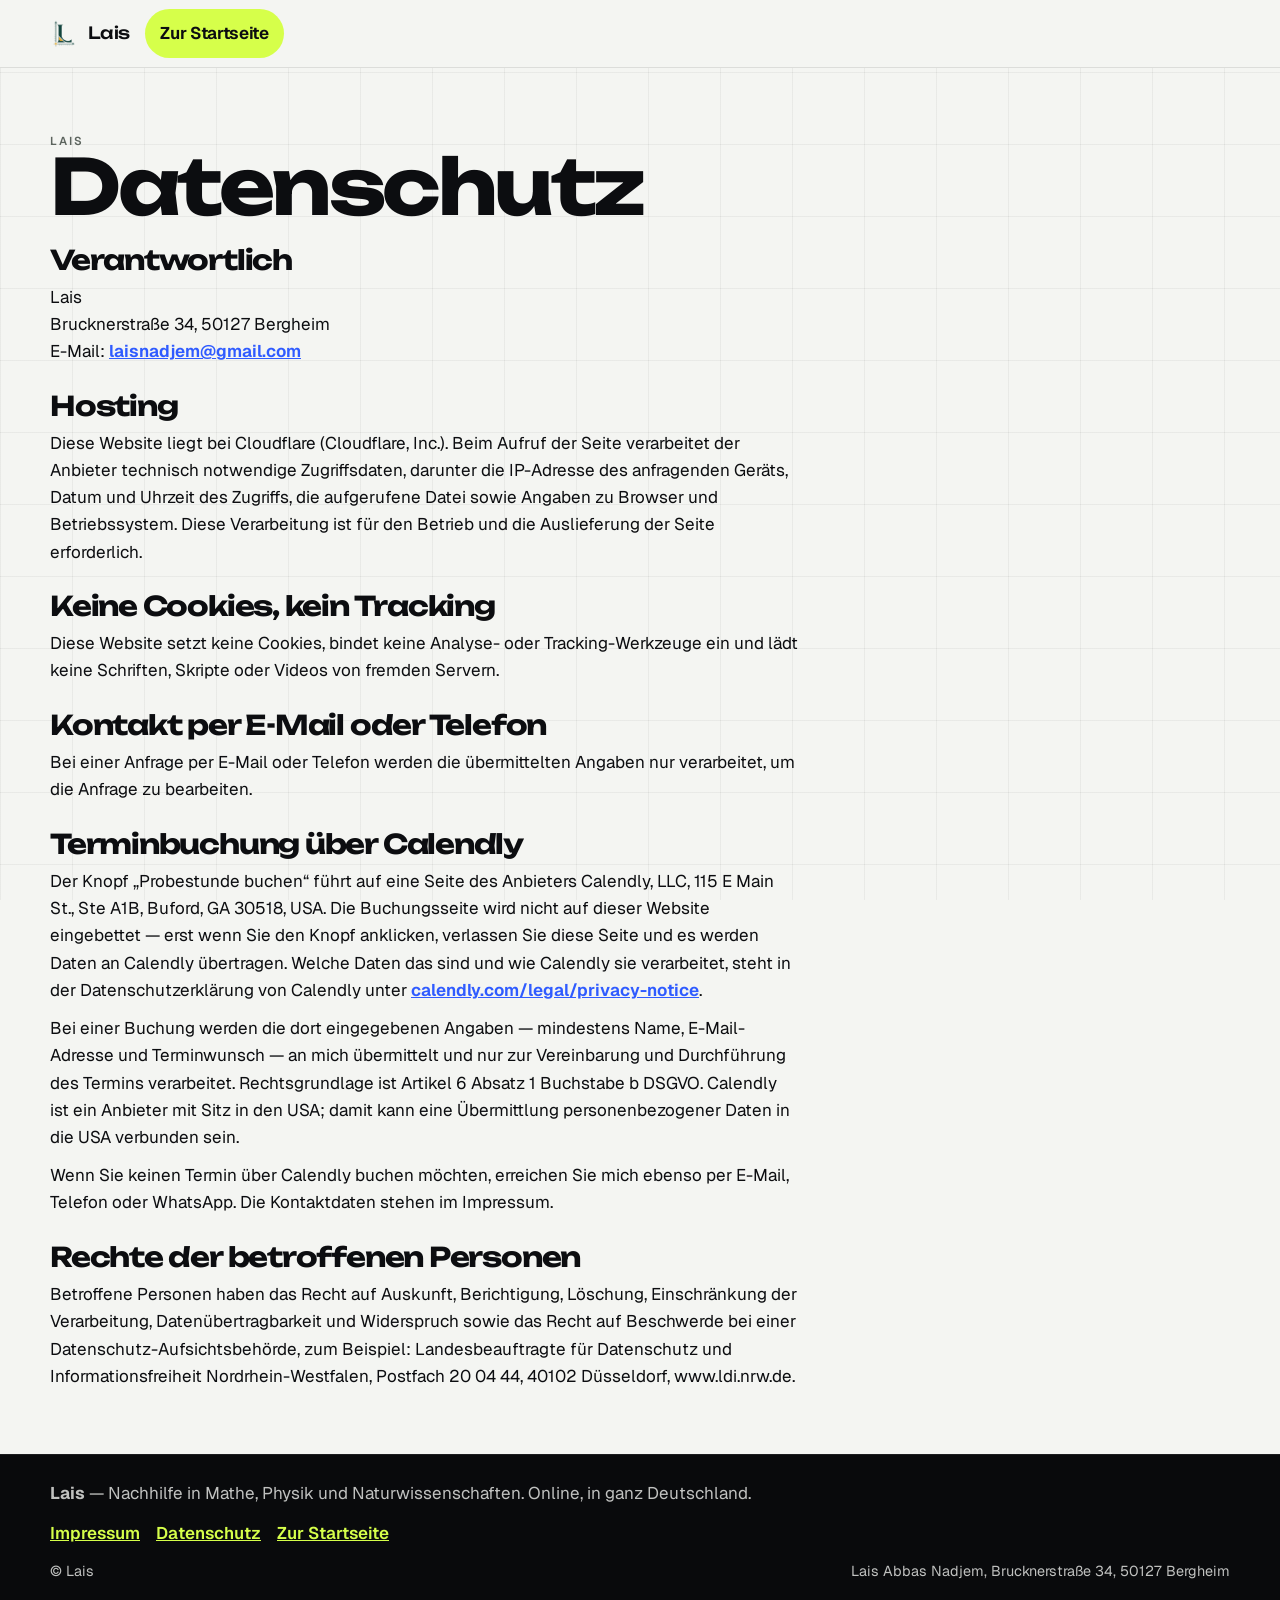
==== commit 45fed4af: "Design v3: Raster, Lime/Blau" ====
--- a/datenschutz.html
+++ b/datenschutz.html
@@ -10,7 +10,7 @@
   <meta name="description" content="Datenschutzerklärung von Lais.">
   <link rel="canonical" href="https://lais-nachhilfe.pages.dev/datenschutz">
   <link rel="icon" href="img/favicon.png">
-  <meta name="theme-color" content="#1C1848">
+  <meta name="theme-color" content="#0C0D10">
   <link rel="stylesheet" href="styles.css">
 </head>
 <body>
@@ -21,13 +21,13 @@
         <img class="logo" src="img/logo-farbe.png" alt="" width="1022" height="1207">
         <span class="wortmarke">Lais</span>
       </a>
-      <a class="knopf knopf--marker nav__cta" href="index.html">Zur Startseite</a>
+      <a class="knopf nav__cta" href="index.html">Zur Startseite</a>
     </div>
   </header>
   <main id="inhalt">
     <header class="seitenkopf">
       <div class="rahmen">
-        <p class="hand">Lais</p>
+        <p class="kicker">Lais</p>
         <h1>Datenschutz</h1>
       </div>
     </header>
--- a/styles.css
+++ b/styles.css
@@ -1,82 +1,40 @@
 @font-face {
-  font-family: "Bricolage Grotesque";
+  font-family: Unbounded;
   font-style: normal;
-  font-weight: 600;
+  font-weight: 500;
   font-display: swap;
-  src: url("fonts/bricolage-600.woff2") format("woff2");
+  src: url("fonts/unbounded-500.woff2") format("woff2");
 }
 
 @font-face {
-  font-family: "Bricolage Grotesque";
+  font-family: Unbounded;
   font-style: normal;
   font-weight: 700;
   font-display: swap;
-  src: url("fonts/bricolage-700.woff2") format("woff2");
+  src: url("fonts/unbounded-700.woff2") format("woff2");
 }
 
 @font-face {
-  font-family: "Bricolage Grotesque";
+  font-family: Geist;
   font-style: normal;
-  font-weight: 800;
+  font-weight: 100 900;
   font-display: swap;
-  src: url("fonts/bricolage-800.woff2") format("woff2");
-}
-
-@font-face {
-  font-family: Outfit;
-  font-style: normal;
-  font-weight: 400;
-  font-display: swap;
-  src: url("fonts/outfit-400.woff2") format("woff2");
-}
-
-@font-face {
-  font-family: Outfit;
-  font-style: normal;
-  font-weight: 500;
-  font-display: swap;
-  src: url("fonts/outfit-500.woff2") format("woff2");
-}
-
-@font-face {
-  font-family: Outfit;
-  font-style: normal;
-  font-weight: 700;
-  font-display: swap;
-  src: url("fonts/outfit-700.woff2") format("woff2");
-}
-
-@font-face {
-  font-family: "Shantell Sans";
-  font-style: normal;
-  font-weight: 500;
-  font-display: swap;
-  src: url("fonts/shantell-500.woff2") format("woff2");
-}
-
-@font-face {
-  font-family: "Shantell Sans";
-  font-style: normal;
-  font-weight: 700;
-  font-display: swap;
-  src: url("fonts/shantell-700.woff2") format("woff2");
+  src: url("fonts/geist.woff2") format("woff2");
 }
 
 :root {
-  --tinte: #1c1848;
-  --tinte-weich: #3c3766;
-  --papier: #f4efe4;
-  --blatt: #fffdf8;
-  --marker: #ffe14a;
-  --koralle: #ff4d3a;
-  --blau: #2a45f5;
-  --minze: #b6f2cf;
-  --linie: rgba(28, 24, 72, 0.14);
-  --nav: 4.5rem;
-  --spalte: min(1120px, calc(100% - 1.4rem));
-  --titel: "Bricolage Grotesque", "Arial Narrow", sans-serif;
-  --text: Outfit, "Segoe UI", sans-serif;
-  --hand: "Shantell Sans", "Segoe Print", cursive;
+  --ink: #0c0d10;
+  --paper: #f4f5f2;
+  --white: #ffffff;
+  --muted: #3e4440;
+  --faint: #5c645e;
+  --line: rgba(12, 13, 16, 0.1);
+  --lime: #d6ff4a;
+  --blue: #2f5bff;
+  --nav: 4.25rem;
+  --spalte: min(1180px, calc(100% - 2rem));
+  --titel: Unbounded, "Arial Narrow", sans-serif;
+  --text: Geist, "Segoe UI", sans-serif;
   color-scheme: light;
 }
 
@@ -90,33 +48,38 @@
   margin: 0;
   padding-top: var(--nav);
   overflow-x: clip;
-  background: var(--papier);
-  color: var(--tinte);
+  color: var(--ink);
   font-family: var(--text);
   font-size: 1.0625rem;
   line-height: 1.6;
-}
-
-img, svg, canvas { max-width: 100%; }
+  background-color: var(--paper);
+  background-image:
+    linear-gradient(rgba(12, 13, 16, 0.05) 1px, transparent 1px),
+    linear-gradient(90deg, rgba(12, 13, 16, 0.05) 1px, transparent 1px);
+  background-size: 72px 72px;
+  background-attachment: fixed;
+}
+
+img, svg, canvas { max-width: 100%; display: block; }
 
 h1, h2, h3, p { margin: 0; }
 
 h1, h2, h3 {
   font-family: var(--titel);
-  font-weight: 800;
+  font-weight: 700;
   letter-spacing: -0.045em;
-  line-height: 0.92;
+  line-height: 0.96;
   text-wrap: balance;
 }
 
-a { color: var(--blau); }
+a { color: inherit; }
 
 :focus-visible {
-  outline: 3px solid var(--koralle);
+  outline: 2px solid var(--blue);
   outline-offset: 3px;
 }
 
-::selection { background: var(--marker); color: var(--tinte); }
+::selection { background: var(--lime); color: var(--ink); }
 
 .sr-only {
   position: absolute;
@@ -132,37 +95,26 @@
 
 .sprunglink {
   position: absolute;
-  left: 0.8rem;
+  left: 1rem;
   top: -6rem;
   z-index: 80;
-  padding: 0.6rem 0.9rem;
-  background: var(--tinte);
-  color: var(--blatt);
+  padding: 0.55rem 0.8rem;
+  background: var(--ink);
+  color: var(--paper);
   text-decoration: none;
 }
 
-.sprunglink:focus-visible { top: 0.6rem; }
-
-.rahmen {
-  width: var(--spalte);
-  margin-inline: auto;
-}
-
-.hand {
-  font-family: var(--hand);
-  font-weight: 700;
-  letter-spacing: 0;
-  line-height: 1.25;
-}
-
-.marker {
-  background-image: linear-gradient(var(--marker), var(--marker));
-  background-repeat: no-repeat;
-  background-position: 0 86%;
-  background-size: 100% 0.34em;
-}
-
-/* Navigation */
+.sprunglink:focus-visible { top: 0.7rem; }
+
+.rahmen { width: var(--spalte); margin-inline: auto; }
+
+.kicker {
+  font-size: 0.72rem;
+  font-weight: 600;
+  letter-spacing: 0.16em;
+  text-transform: uppercase;
+  color: var(--faint);
+}
 
 .nav {
   position: fixed;
@@ -171,14 +123,14 @@
   left: 0;
   right: 0;
   height: var(--nav);
-  background: var(--papier);
-  border-bottom: 3px solid var(--tinte);
+  background: var(--paper);
+  border-bottom: 1px solid var(--line);
 }
 
 .nav__innen {
   display: flex;
   align-items: center;
-  gap: 0.8rem;
+  gap: 1rem;
   width: var(--spalte);
   height: 100%;
   margin-inline: auto;
@@ -187,44 +139,42 @@
 .marke {
   display: flex;
   align-items: center;
-  gap: 0.45rem;
-  color: var(--tinte);
+  gap: 0.55rem;
   text-decoration: none;
 }
 
-.logo { width: auto; height: 2.4rem; }
+.logo { width: auto; height: 2.15rem; }
 
 .wortmarke {
   font-family: var(--titel);
-  font-size: 1.45rem;
-  font-weight: 800;
-  letter-spacing: -0.05em;
-  line-height: 1;
+  font-size: 1.05rem;
+  font-weight: 500;
+  letter-spacing: -0.04em;
 }
 
 .nav__links {
   display: flex;
   align-items: center;
-  gap: 0.15rem 0.9rem;
+  gap: 1.15rem;
+  margin-left: auto;
 }
 
 .nav__links a:not(.knopf) {
-  color: var(--tinte);
-  font-size: 0.95rem;
-  font-weight: 700;
+  font-size: 0.92rem;
+  font-weight: 550;
   text-decoration: none;
 }
 
-.nav__links a[aria-current="true"] { box-shadow: inset 0 -0.35rem 0 var(--marker); }
+.nav__links a[aria-current="true"] { box-shadow: inset 0 -1px 0 var(--ink); }
 
 .nav__schalt {
   display: none;
-  width: 2.8rem;
-  height: 2.8rem;
+  width: 2.6rem;
+  height: 2.6rem;
   margin-left: auto;
-  border: 2px solid var(--tinte);
-  background: var(--marker);
-  box-shadow: 3px 3px 0 var(--tinte);
+  border: 1px solid var(--line);
+  border-radius: 999px;
+  background: var(--white);
   cursor: pointer;
 }
 
@@ -232,57 +182,51 @@
 .nav__balken::before,
 .nav__balken::after {
   display: block;
-  width: 1rem;
-  height: 2px;
+  width: 0.9rem;
+  height: 1.5px;
   margin-inline: auto;
-  background: var(--tinte);
+  background: var(--ink);
 }
 
 .nav__balken { position: relative; }
 .nav__balken::before,
 .nav__balken::after { content: ""; position: absolute; left: 0; }
-.nav__balken::before { top: -6px; }
-.nav__balken::after { top: 6px; }
-
+.nav__balken::before { top: -5px; }
+.nav__balken::after { top: 5px; }
 .nav.is-offen .nav__balken { background: transparent; }
 .nav.is-offen .nav__balken::before { top: 0; transform: rotate(45deg); }
 .nav.is-offen .nav__balken::after { top: 0; transform: rotate(-45deg); }
 
 body.ist-gesperrt { overflow: hidden; }
 
-.knopfzeile { display: flex; flex-wrap: wrap; gap: 0.7rem; }
+.knopfzeile { display: flex; flex-wrap: wrap; gap: 0.6rem; }
 
 .knopf {
   display: inline-flex;
   align-items: center;
   justify-content: center;
-  min-height: 3rem;
-  padding: 0.7rem 1.1rem;
-  border: 2px solid var(--tinte);
-  background: var(--tinte);
-  color: var(--blatt);
-  font-weight: 700;
-  line-height: 1.1;
-  text-align: center;
+  min-height: 2.9rem;
+  padding: 0.7rem 1.15rem;
+  border: 0;
+  border-radius: 999px;
+  background: var(--lime);
+  color: var(--ink);
+  font-weight: 650;
+  letter-spacing: -0.02em;
   text-decoration: none;
-  box-shadow: 4px 4px 0 var(--koralle);
-}
-
-.knopf:hover { transform: translate(-2px, -2px); box-shadow: 6px 6px 0 var(--koralle); }
-
-.knopf--marker {
-  background: var(--marker);
-  color: var(--tinte);
-  box-shadow: 4px 4px 0 var(--tinte);
-}
-
-.knopf--linie {
-  background: var(--blatt);
-  color: var(--tinte);
-  box-shadow: 4px 4px 0 var(--blau);
-}
-
-.nav__cta { margin-left: auto; min-height: 2.6rem; padding-inline: 0.85rem; }
+  transition: transform 0.25s ease, background 0.25s ease;
+}
+
+.knopf:hover { background: #e5ff86; }
+
+.knopf--ghost {
+  background: transparent;
+  box-shadow: inset 0 0 0 1px rgba(12, 13, 16, 0.22);
+}
+
+.knopf--ghost:hover { background: rgba(12, 13, 16, 0.04); }
+
+.nav__cta { min-height: 2.4rem; padding-inline: 0.95rem; }
 
 /* Hero */
 
@@ -291,670 +235,605 @@
   isolation: isolate;
   min-height: calc(100svh - var(--nav));
   overflow: hidden;
-  background-color: var(--papier);
-  background-image:
-    linear-gradient(rgba(28, 24, 72, 0.05) 1px, transparent 1px),
-    linear-gradient(90deg, rgba(28, 24, 72, 0.05) 1px, transparent 1px);
-  background-size: 32px 32px;
-}
-
-.hero__feld {
+}
+
+.hero__spot {
   position: absolute;
   inset: 0;
-  z-index: -1;
-  width: 100%;
-  height: 100%;
+  z-index: 0;
   pointer-events: none;
+  background: radial-gradient(380px circle at var(--mx, 70%) var(--my, 45%), rgba(12, 13, 16, 0.16), transparent 62%);
+  -webkit-mask-image:
+    linear-gradient(#000 1px, transparent 1px),
+    linear-gradient(90deg, #000 1px, transparent 1px);
+  mask-image:
+    linear-gradient(#000 1px, transparent 1px),
+    linear-gradient(90deg, #000 1px, transparent 1px);
+  -webkit-mask-size: 72px 72px;
+  mask-size: 72px 72px;
 }
 
 .hero__innen {
-  display: grid;
-  gap: 1.5rem;
+  position: relative;
+  z-index: 1;
+  display: grid;
+  gap: 2rem;
   align-items: end;
   width: var(--spalte);
   min-height: calc(100svh - var(--nav));
   margin-inline: auto;
-  padding: 1.4rem 0 2.2rem;
-}
-
-.hero__text {
-  position: relative;
-  z-index: 1;
-  display: grid;
+  padding: 2.2rem 0 2.6rem;
+}
+
+.hero__text { display: grid; gap: 1.05rem; justify-items: start; max-width: 38rem; }
+
+.hero__titel {
+  font-size: clamp(2.7rem, 6.4vw, 5.5rem);
+  max-width: 11ch;
+}
+
+.hero__lead { max-width: 34rem; color: var(--muted); font-size: 1.08rem; }
+
+.meta-row {
+  display: flex;
+  flex-wrap: wrap;
+  gap: 0.4rem 0.8rem;
+  margin: 0;
+  padding: 0;
+  list-style: none;
+  color: var(--faint);
+  font-size: 0.86rem;
+  font-weight: 550;
+}
+
+.meta-row li { display: flex; align-items: center; gap: 0.8rem; }
+.meta-row li:not(:last-child)::after {
+  content: "";
+  width: 4px;
+  height: 4px;
+  border-radius: 50%;
+  background: var(--ink);
+}
+
+.hero__visual { position: relative; height: 17rem; }
+.hero__actions { display: grid; gap: 1rem; justify-items: start; }
+
+.hero__feld {
+  position: absolute;
+  inset: 0;
+  width: 100%;
+  height: 100%;
+}
+
+.formel-label {
+  position: absolute;
+  left: 0;
+  bottom: 0;
+  margin: 0;
+  font-family: var(--titel);
+  font-size: 0.78rem;
+  letter-spacing: -0.03em;
+  color: var(--muted);
+}
+
+.formeln {
+  position: absolute;
+  inset: 8% 4% auto auto;
+  z-index: 0;
+  display: grid;
+  gap: 1.4rem;
+  margin: 0;
+  padding: 0;
+  list-style: none;
+  pointer-events: none;
+}
+
+.formeln li {
+  font-family: var(--titel);
+  font-weight: 500;
+  font-size: clamp(0.95rem, 1.6vw, 1.25rem);
+  letter-spacing: -0.04em;
+  color: rgba(12, 13, 16, 0.28);
+}
+
+.formeln sup { font-size: 0.62em; }
+
+/* Marquee */
+
+.laufband {
+  overflow: hidden;
+  border-block: 1px solid var(--line);
+  background: rgba(255, 255, 255, 0.55);
+}
+
+.laufband__spur {
+  display: flex;
+  gap: 2.5rem;
+  width: max-content;
+  padding: 0.85rem 0;
+  font-family: var(--titel);
+  font-size: 0.82rem;
+  letter-spacing: -0.03em;
+}
+
+.laufband__spur span { white-space: nowrap; }
+
+.mit-motion .laufband__spur { animation: lauf 42s linear infinite; }
+
+@keyframes lauf { to { transform: translateX(-50%); } }
+
+/* Angebot */
+
+.angebot, .ablauf, .ueber, .stimmen, .fragen { padding: clamp(4rem, 9vw, 7rem) 0; }
+
+.kopf { display: grid; gap: 0.75rem; max-width: 40rem; margin-bottom: 1.8rem; }
+.kopf h2 { font-size: clamp(2.2rem, 5vw, 4rem); }
+.kopf p { color: var(--muted); }
+
+.bento {
+  display: grid;
+  gap: 0.75rem;
+}
+
+.zelle {
+  display: grid;
+  align-content: start;
+  gap: 0.75rem;
+  padding: 1.25rem;
+  border: 1px solid var(--line);
+  border-radius: 1.4rem;
+  background: rgba(255, 255, 255, 0.78);
+}
+
+.zelle h3 { font-size: clamp(1.35rem, 2vw, 1.8rem); }
+.zelle p { color: var(--muted); }
+
+.preisgrid {
+  display: grid;
+  gap: 0.65rem;
+  margin: 0.4rem 0 0;
+  padding: 0;
+  list-style: none;
+}
+
+.preisgrid li {
+  display: flex;
+  justify-content: space-between;
   gap: 1rem;
-  justify-items: start;
-  max-width: 40rem;
-  padding: 0.2rem 1.2rem 0.2rem 0;
-  background: linear-gradient(90deg, var(--papier) 78%, rgba(244, 239, 228, 0));
-}
-
-.aufkleber {
-  display: inline-block;
-  margin: 0;
-  padding: 0.28rem 0.6rem;
-  border: 2px solid var(--tinte);
-  background: var(--minze);
-  font-family: var(--hand);
-  font-size: 1.05rem;
-  font-weight: 700;
-  transform: rotate(-2deg);
-}
-
-.hero__titel {
-  font-size: clamp(3.1rem, 8vw, 6.4rem);
-  max-width: 11ch;
-}
-
-.hero__notiz {
-  margin-top: -0.2rem;
-  color: var(--koralle);
-  font-size: clamp(1.35rem, 3vw, 1.8rem);
-  transform: rotate(-1.5deg);
-}
-
-.hero__lead { max-width: 38rem; font-size: 1.12rem; color: var(--tinte-weich); }
-
-.hero__grafik {
-  justify-self: end;
-  width: min(100%, 34rem);
-  color: var(--tinte);
-}
-
-.hero__grafik svg { width: 100%; height: auto; display: block; }
-
-.strich {
+  align-items: baseline;
+  padding-top: 0.65rem;
+  border-top: 1px solid var(--line);
+}
+
+.preisgrid strong, .betrag {
+  font-family: var(--titel);
+  font-weight: 500;
+  font-size: clamp(1.8rem, 3vw, 2.6rem);
+  letter-spacing: -0.05em;
+  font-variant-numeric: tabular-nums;
+}
+
+.betrag { display: block; margin: 0.2rem 0; }
+
+/* Grafiken */
+
+.grafiken {
+  color: var(--paper);
+  background-color: #090a0c;
+  background-image:
+    linear-gradient(rgba(255, 255, 255, 0.06) 1px, transparent 1px),
+    linear-gradient(90deg, rgba(255, 255, 255, 0.06) 1px, transparent 1px);
+  background-size: 72px 72px;
+  padding: clamp(3.5rem, 8vw, 6rem) 0;
+}
+
+.grafiken .kicker { color: var(--lime); }
+.grafiken .kopf p, .grafiken .panel p { color: rgba(244, 245, 242, 0.72); }
+
+.panel { display: grid; gap: 1.2rem; margin-top: 2rem; }
+.panel h3 {
+  font-size: clamp(1.8rem, 4vw, 3.2rem);
+  max-width: 14ch;
+}
+
+.plot { width: 100%; height: auto; overflow: visible; }
+.plot .axis { stroke: rgba(255, 255, 255, 0.38); stroke-width: 1.25; }
+.plot .kurve {
   fill: none;
-  stroke: currentColor;
+  stroke: var(--lime);
   stroke-width: 2.4;
   stroke-linecap: round;
   stroke-linejoin: round;
 }
-
-.strich--koralle { stroke: var(--koralle); }
-.strich--blau { stroke: var(--blau); }
-
-.flaeche { fill: var(--marker); }
-
-.mit-motion .hero__grafik .strich {
+.plot .tick {
+  fill: rgba(244, 245, 242, 0.62);
+  font-family: var(--text);
+  font-size: 13px;
+}
+
+.mit-motion .plot .kurve {
   stroke-dasharray: 1;
-  stroke-dashoffset: 1;
-  animation: zeichnen 1.5s ease forwards;
-}
-
-.mit-motion .hero__grafik .strich:nth-of-type(2) { animation-delay: 0.15s; }
-.mit-motion .hero__grafik .strich:nth-of-type(3) { animation-delay: 0.3s; }
-.mit-motion .hero__grafik .strich:nth-of-type(4) { animation-delay: 0.45s; }
-
-@keyframes zeichnen { to { stroke-dashoffset: 0; } }
-
-/* Fächer band */
-
-.faecher {
-  background: var(--tinte);
-  color: var(--blatt);
-  padding: clamp(2.8rem, 7vw, 5rem) 0;
-}
-
-.faecher .rahmen { display: grid; gap: 0.4rem; }
-
-.faecher p { color: var(--marker); font-family: var(--hand); font-size: 1.35rem; }
-
-.faecher ul {
+  stroke-dashoffset: calc(1 - var(--draw, 0));
+}
+
+.bars {
+  display: grid;
+  grid-template-columns: repeat(4, minmax(0, 1fr));
+  gap: 0.6rem;
+  height: 18rem;
+  margin-top: 0.5rem;
+}
+
+.bar {
+  display: flex;
+  flex-direction: column;
+  align-items: center;
+  min-width: 0;
+  height: 100%;
+}
+
+.bar b {
+  font-family: var(--titel);
+  font-weight: 500;
+  font-size: 1rem;
+  letter-spacing: -0.04em;
+  font-variant-numeric: tabular-nums;
+}
+
+.bar__plot {
+  display: flex;
+  align-items: flex-end;
+  justify-content: center;
+  flex: 1;
+  width: 100%;
+  margin-top: 0.4rem;
+  border-bottom: 1px solid rgba(255, 255, 255, 0.4);
+}
+
+.bar i {
+  display: block;
+  width: min(2.6rem, 70%);
+  height: calc(var(--anteil) * var(--draw, 1) * 100%);
+  background: var(--lime);
+  border-radius: 6px 6px 0 0;
+}
+
+.bar span {
+  padding-top: 0.45rem;
+  font-size: 0.75rem;
+  text-align: center;
+  color: rgba(244, 245, 242, 0.7);
+}
+
+.grafiken.ist-pin {
+  height: calc(100svh - var(--nav));
+  padding: 0;
+  overflow: hidden;
+  display: grid;
+  align-items: center;
+}
+
+.grafiken.ist-pin .grafiken__buehne {
+  display: grid;
+  width: var(--spalte);
+  margin-inline: auto;
+}
+
+.grafiken.ist-pin .panel {
+  grid-area: 1 / 1;
+  grid-template-columns: minmax(15rem, 0.78fr) minmax(0, 1.15fr);
+  gap: 2rem;
+  align-items: center;
+  margin-top: 0;
+  opacity: 0;
+  pointer-events: none;
+}
+
+.grafiken.ist-pin .panel.ist-aktiv { opacity: 1; pointer-events: auto; }
+.grafiken.ist-pin .plot { max-height: 56vh; }
+.grafiken.ist-pin .bars { height: min(46vh, 22rem); }
+
+/* Ablauf */
+
+.spur {
+  display: grid;
+  gap: 0;
   margin: 0;
   padding: 0;
   list-style: none;
 }
 
-.faecher li {
-  font-family: var(--titel);
-  font-weight: 800;
-  font-size: clamp(1.7rem, 8vw, 7.4rem);
-  letter-spacing: -0.05em;
-  line-height: 0.9;
-  max-width: 100%;
-}
-
-.faecher li:nth-child(2) { color: var(--marker); padding-left: 8vw; }
-.faecher li:nth-child(3) { color: var(--koralle); }
-
-/* Angebot */
-
-.angebot { padding: clamp(3.5rem, 8vw, 6rem) 0; }
-
-.kopf { display: grid; gap: 0.7rem; max-width: 40rem; margin-bottom: 1.6rem; }
-
-.kopf h2, .abschnitt h2 { font-size: clamp(2.5rem, 6vw, 4.6rem); }
-
-.kopf p { color: var(--tinte-weich); font-size: 1.08rem; }
-
-.angebot__raster { display: grid; gap: 0.9rem; }
-
-.fach {
-  display: grid;
-  gap: 0.7rem;
-  align-content: start;
-  padding: 1.15rem 1.1rem 1.25rem;
-  border: 2px solid var(--tinte);
-  background: var(--blatt);
-}
-
-.fach--gross {
-  background:
-    linear-gradient(160deg, rgba(255, 225, 74, 0.55), transparent 42%),
-    var(--blatt);
-}
-
-.fach h3 { font-size: clamp(1.8rem, 3vw, 2.5rem); }
-
-.fach p { color: var(--tinte-weich); }
-
-.preislinie {
-  display: grid;
-  gap: 0.45rem;
-  margin: 0.4rem 0 0;
+.spur li {
+  display: grid;
+  grid-template-columns: auto 1fr;
+  gap: 1rem;
+  padding: 1.25rem 0;
+  border-top: 1px solid var(--line);
+}
+
+.spur__nr {
+  font-family: var(--titel);
+  font-size: 1.4rem;
+  font-weight: 500;
+  letter-spacing: -0.04em;
+  color: var(--blue);
+}
+
+.spur h3 { font-size: 1.35rem; margin-bottom: 0.3rem; }
+.spur p { color: var(--muted); max-width: 40rem; }
+
+/* Über mich */
+
+.ueber__grid { display: grid; gap: 2rem; align-items: center; }
+
+.portraet { margin: 0; position: relative; }
+
+.portraet img {
+  width: 100%;
+  height: auto;
+  border-radius: 1.5rem;
+}
+
+.portraet::after {
+  content: "";
+  position: absolute;
+  inset: 0;
+  border-radius: inherit;
+  background-image:
+    linear-gradient(rgba(255, 255, 255, 0.16) 1px, transparent 1px),
+    linear-gradient(90deg, rgba(255, 255, 255, 0.16) 1px, transparent 1px);
+  background-size: 22px 22px;
+  pointer-events: none;
+  border-radius: 1.5rem;
+}
+
+.portraet figcaption {
+  margin-top: 0.7rem;
+  color: var(--faint);
+  font-size: 0.92rem;
+}
+
+.leitsatz {
+  font-family: var(--titel);
+  font-weight: 500;
+  font-size: clamp(1.25rem, 2.2vw, 1.7rem);
+  letter-spacing: -0.04em;
+  line-height: 1.25;
+}
+
+.ueber__texte { display: grid; gap: 0.9rem; }
+.ueber__texte p { color: var(--muted); }
+.ueber__texte .leitsatz { color: var(--ink); }
+
+.merker {
+  display: flex;
+  flex-wrap: wrap;
+  gap: 0.4rem;
+  margin: 0.2rem 0 0;
   padding: 0;
   list-style: none;
 }
 
-.preislinie li {
+.merker li {
+  padding: 0.35rem 0.6rem;
+  border-radius: 999px;
+  background: var(--white);
+  border: 1px solid var(--line);
+  font-size: 0.86rem;
+  font-weight: 600;
+}
+
+/* Stimmen */
+
+.stimmen__kopf { margin-bottom: 1.2rem; }
+.stimmen__quelle { margin-top: 0.45rem; color: var(--faint); font-size: 0.92rem; }
+
+.stimmen__schiene {
+  display: flex;
+  gap: 0.8rem;
+  overflow-x: auto;
+  scroll-snap-type: x mandatory;
+  padding-bottom: 0.4rem;
+}
+
+.zettel {
+  flex: 0 0 min(86%, 34rem);
+  scroll-snap-align: start;
+  margin: 0;
+  padding: 1.4rem 1.3rem 1.2rem;
+  border: 1px solid var(--line);
+  border-radius: 1.4rem;
+  background: rgba(255, 255, 255, 0.9);
+}
+
+.zettel blockquote {
+  margin: 0;
+  font-size: 1.08rem;
+  font-weight: 450;
+  letter-spacing: -0.02em;
+  line-height: 1.45;
+}
+
+.zettel figcaption {
+  margin-top: 1.1rem;
+  color: var(--faint);
+  font-size: 0.88rem;
+  font-weight: 650;
+}
+
+.ist-horizontal {
+  height: calc(100svh - var(--nav));
+  display: flex;
+  flex-direction: column;
+  justify-content: center;
+  overflow: hidden;
+  padding-block: 1rem;
+}
+
+.ist-horizontal .stimmen__kopf { width: var(--spalte); margin-inline: auto; }
+.ist-horizontal .stimmen__viewport { overflow: hidden; }
+.ist-horizontal .stimmen__schiene {
+  display: flex;
+  gap: 1rem;
+  width: max-content;
+  overflow: visible;
+  padding-inline: max(1rem, calc((100% - 1180px) / 2));
+  scroll-snap-type: none;
+}
+.ist-horizontal .zettel {
+  flex: 0 0 min(36rem, 62vw);
+  max-height: calc(100svh - var(--nav) - 9rem);
+  overflow: auto;
+}
+
+/* FAQ */
+
+.faq { border-top: 1px solid var(--line); }
+.faq details { border-bottom: 1px solid var(--line); }
+.faq summary {
   display: flex;
   justify-content: space-between;
   gap: 1rem;
-  align-items: baseline;
-  padding-top: 0.45rem;
-  border-top: 2px solid var(--tinte);
-}
-
-.preislinie strong {
-  font-family: var(--titel);
-  font-size: 1.8rem;
-  letter-spacing: -0.04em;
-}
-
-.sticker {
-  justify-self: start;
-  margin: 0;
-  padding: 0.35rem 0.55rem;
-  background: var(--marker);
-  border: 2px solid var(--tinte);
-  font-weight: 700;
-  transform: rotate(-1.5deg);
-}
-
-.fach--crash { background: var(--koralle); color: var(--tinte); }
-.fach--crash p { color: var(--tinte); }
-.fach--crash .sticker { background: var(--blatt); }
-
-/* Skizzen */
-
-.skizzen {
-  padding: clamp(3rem, 7vw, 5rem) 0;
-  background-color: #efe7d4;
-  background-image:
-    linear-gradient(rgba(28, 24, 72, 0.06) 1px, transparent 1px),
-    linear-gradient(90deg, rgba(28, 24, 72, 0.06) 1px, transparent 1px);
-  background-size: 28px 28px;
-}
-
-.skizze {
-  --draw: 1;
-  display: grid;
-  gap: 0.8rem;
-  margin-top: 1.2rem;
-  padding: 1rem;
-  border: 2px dashed rgba(28, 24, 72, 0.35);
-  background: rgba(255, 253, 248, 0.72);
-}
-
-.skizze h3 { font-size: clamp(1.7rem, 3vw, 2.4rem); }
-
-.skizze .kurve,
-.skizze .achse {
-  fill: none;
-  stroke: var(--tinte);
-  stroke-width: 3;
-  stroke-linecap: round;
-  stroke-linejoin: round;
-}
-
-.skizze .kurve { stroke: var(--blau); stroke-width: 4; }
-.skizze .kurve--koralle { stroke: var(--koralle); }
-
-.mit-motion .skizze { --draw: 0; }
-
-.mit-motion .skizze .kurve {
-  stroke-dasharray: 1;
-  stroke-dashoffset: calc(1 - var(--draw));
-}
-
-.hinweis { color: var(--tinte-weich); font-size: 0.95rem; }
-
-.balkenreihe {
-  display: grid;
-  grid-template-columns: repeat(4, minmax(0, 1fr));
-  gap: 0.55rem;
-  align-items: stretch;
-  height: 16rem;
-  margin-top: 0.5rem;
-}
-
-.balken {
-  display: flex;
-  flex-direction: column;
-  justify-content: flex-end;
-  align-items: center;
-  gap: 0.3rem;
-  min-width: 0;
-}
-
-.balken span {
-  font-family: var(--titel);
-  font-weight: 800;
-  font-size: 1.15rem;
-}
-
-.balken i {
-  display: block;
-  width: min(100%, 3.2rem);
-  height: calc(var(--anteil) * 11rem);
-  background: var(--blau);
-  transform: scaleY(var(--draw));
-  transform-origin: bottom;
-}
-
-.balken:nth-child(2) i { background: var(--tinte); }
-.balken:nth-child(3) i { background: var(--koralle); }
-.balken:nth-child(4) i { background: var(--marker); border: 2px solid var(--tinte); }
-
-.balken b {
-  width: 100%;
-  padding-top: 0.4rem;
-  border-top: 3px solid var(--tinte);
-  font-size: 0.78rem;
-  font-weight: 700;
-  text-align: center;
-  line-height: 1.2;
-}
-
-.skizzen__buehne.ist-pin {
-  display: flex;
-  flex-direction: column;
-  height: calc(100svh - var(--nav));
-  overflow: hidden;
-}
-
-.ist-pin .kopf { margin-bottom: 0.7rem; }
-
-.ist-pin .skizzen__stapel {
-  display: grid;
-  flex: 1;
-  min-height: 0;
-}
-
-.ist-pin .skizze svg { width: 100%; max-height: 38vh; }
-
-.ist-pin .balkenreihe { height: 12rem; }
-.ist-pin .balken i { height: calc(var(--anteil) * 7rem); }
-
-.ist-pin .skizze {
-  grid-area: 1 / 1;
-  opacity: 0;
-  margin-top: 0;
-  pointer-events: none;
-}
-
-.ist-pin .skizze.ist-aktiv { opacity: 1; pointer-events: auto; }
-
-/* Ablauf */
-
-.ablauf { padding: clamp(3.5rem, 8vw, 6rem) 0; background: var(--blatt); }
-
-.spur {
-  margin: 0;
-  padding: 0;
-  list-style: none;
-  display: grid;
-  gap: 0;
-}
-
-.spur li {
-  display: grid;
-  grid-template-columns: auto 1fr;
-  gap: 0.9rem;
-  padding: 1.15rem 0;
-  border-top: 2px solid var(--tinte);
-}
-
-.spur__nr {
-  font-family: var(--titel);
-  font-size: clamp(2.4rem, 5vw, 3.6rem);
-  font-weight: 800;
-  line-height: 0.8;
-  color: var(--koralle);
-}
-
-.spur h3 { font-size: clamp(1.5rem, 3vw, 2.1rem); margin-bottom: 0.35rem; }
-.spur p { max-width: 42rem; color: var(--tinte-weich); }
-
-.spur li:nth-child(even) .spur__nr { color: var(--blau); }
-
-/* Über mich */
-
-.ueber { padding: clamp(3.5rem, 8vw, 6.5rem) 0; }
-
-.ueber__grid { display: grid; gap: 1.4rem; align-items: center; }
-
-.portraet { margin: 0; }
-
-.portraet img {
-  display: block;
-  width: min(100%, 28rem);
-  height: auto;
-  border: 3px solid var(--tinte);
-  box-shadow: 14px 14px 0 var(--marker);
-  transform: rotate(-1.6deg);
-  background: #ddd;
-}
-
-.portraet figcaption {
-  margin-top: 0.9rem;
-  color: var(--koralle);
-  font-size: 1.25rem;
-  transform: rotate(-2deg);
-}
-
-.leitsatz {
-  font-family: var(--titel);
-  font-weight: 700;
-  font-size: clamp(1.45rem, 2.6vw, 2rem);
-  letter-spacing: -0.03em;
-  line-height: 1.15;
-}
-
-.ueber__texte { display: grid; gap: 0.9rem; }
-.ueber__texte p { color: var(--tinte-weich); }
-.ueber__texte .leitsatz { color: var(--tinte); }
-
-.merker {
-  display: flex;
-  flex-wrap: wrap;
-  gap: 0.45rem;
-  margin: 0.4rem 0 0;
-  padding: 0;
-  list-style: none;
-}
-
-.merker li {
-  padding: 0.35rem 0.55rem;
-  border: 2px solid var(--tinte);
-  background: var(--minze);
-  font-weight: 700;
-  font-size: 0.92rem;
-}
-
-.merker li:nth-child(2) { background: var(--marker); transform: rotate(-1deg); }
-.merker li:nth-child(3) { background: var(--blatt); }
-.merker li:nth-child(4) { background: #d9e0ff; }
-.merker li:nth-child(5) { background: #ffd9d4; }
-
-/* Stimmen */
-
-.stimmen { padding: clamp(3rem, 7vw, 5rem) 0 3.5rem; }
-
-.stimmen__kopf { margin-bottom: 1.2rem; }
-
-.stimmen__quelle { margin-top: 0.4rem; color: var(--tinte-weich); font-size: 0.95rem; }
-
-.stimmen__schiene { display: grid; gap: 0.9rem; }
-
-.zettel {
-  margin: 0;
-  padding: 1.15rem 1.1rem 1rem;
-  border: 2px solid var(--tinte);
-  background: #fff4b0;
-  box-shadow: 6px 6px 0 var(--tinte);
-}
-
-.zettel:nth-child(2) { background: #e4e8ff; transform: rotate(0.6deg); }
-.zettel:nth-child(3) { background: #ffdcd6; transform: rotate(-0.5deg); }
-.zettel:nth-child(4) { background: var(--minze); }
-
-.zettel blockquote {
-  margin: 0;
-  font-family: var(--titel);
+  padding: 1.05rem 0;
   font-weight: 600;
-  font-size: 1.12rem;
-  letter-spacing: -0.03em;
-  line-height: 1.35;
-}
-
-.zettel figcaption {
-  margin-top: 0.9rem;
-  font-family: var(--hand);
-  font-size: 1.15rem;
-  color: var(--koralle);
-}
-
-.ist-horizontal {
-  display: flex;
-  flex-direction: column;
-  justify-content: center;
-  height: calc(100svh - var(--nav));
-  padding: 1.1rem 0 1.2rem;
-  overflow: hidden;
-}
-
-.ist-horizontal .stimmen__kopf { width: var(--spalte); margin-inline: auto; margin-bottom: 0.8rem; }
-
-.ist-horizontal .stimmen__viewport { overflow: hidden; }
-
-.ist-horizontal .stimmen__schiene {
-  display: flex;
-  gap: 1rem;
-  width: max-content;
-  padding-left: max(0.7rem, calc((100% - 1120px) / 2));
-  padding-right: 8vw;
-}
-
-.ist-horizontal .zettel {
-  flex: 0 0 min(34rem, 68vw);
-  transform: none;
-  max-height: calc(100svh - var(--nav) - 9rem);
-  overflow: auto;
-}
-
-/* FAQ */
-
-.fragen { padding: 1rem 0 clamp(3rem, 7vw, 5rem); }
-
-.faq { border-top: 2px solid var(--tinte); }
-
-.faq details { border-bottom: 2px solid var(--tinte); }
-
-.faq summary {
-  display: flex;
-  justify-content: space-between;
-  gap: 1rem;
-  padding: 1rem 0;
-  font-family: var(--titel);
-  font-weight: 700;
-  font-size: 1.2rem;
-  letter-spacing: -0.03em;
+  letter-spacing: -0.02em;
   cursor: pointer;
   list-style: none;
 }
-
 .faq summary::-webkit-details-marker { display: none; }
-
-.faq summary::after {
-  content: "+";
-  font-family: var(--hand);
-  color: var(--koralle);
-  font-size: 1.6rem;
-  line-height: 1;
-}
-
+.faq summary::after { content: "+"; font-family: var(--titel); color: var(--blue); }
 .faq details[open] summary::after { content: "–"; }
-
-.faq details p {
-  max-width: 46rem;
-  padding-bottom: 1rem;
-  color: var(--tinte-weich);
-}
+.faq details p { max-width: 46rem; padding-bottom: 1rem; color: var(--muted); }
 
 /* Kontakt */
 
 .kontakt {
-  padding: clamp(3.2rem, 8vw, 5.5rem) 0;
-  background: var(--marker);
-  border-top: 3px solid var(--tinte);
-}
-
-.kontakt h2 { font-size: clamp(2.8rem, 7vw, 5.2rem); max-width: 12ch; }
-
-.kontakt .lead { max-width: 38rem; margin-top: 0.9rem; font-size: 1.12rem; }
-.kontakt__ort { margin-top: 0.9rem; }
+  padding: clamp(4rem, 9vw, 6.5rem) 0;
+  color: var(--paper);
+  background-color: #090a0c;
+  background-image:
+    linear-gradient(rgba(255, 255, 255, 0.05) 1px, transparent 1px),
+    linear-gradient(90deg, rgba(255, 255, 255, 0.05) 1px, transparent 1px);
+  background-size: 72px 72px;
+}
+
+.kontakt h2 { font-size: clamp(2.6rem, 6vw, 5rem); max-width: 12ch; }
+.kontakt .lead { max-width: 36rem; margin-top: 1rem; color: rgba(244, 245, 242, 0.74); }
+.kontakt .knopfzeile { margin-top: 1.4rem; }
+.kontakt .knopf--ghost { color: var(--paper); box-shadow: inset 0 0 0 1px rgba(244, 245, 242, 0.28); }
+.kontakt .knopf--ghost:hover { background: rgba(255, 255, 255, 0.06); }
 
 .ruf {
   display: inline-block;
-  margin: 1rem 0;
-  color: var(--tinte);
-  font-family: var(--titel);
-  font-size: clamp(1.8rem, 4vw, 3rem);
-  font-weight: 800;
+  margin-top: 1.2rem;
+  color: var(--lime);
+  font-family: var(--titel);
+  font-weight: 500;
+  font-size: clamp(1.4rem, 3vw, 2.2rem);
   letter-spacing: -0.04em;
   text-decoration: none;
-  background-image: linear-gradient(var(--koralle), var(--koralle));
-  background-repeat: no-repeat;
-  background-position: 0 88%;
-  background-size: 100% 0.28em;
 }
 
 .kontakt__wege {
   display: flex;
   flex-wrap: wrap;
-  gap: 0.5rem;
+  gap: 0.5rem 1rem;
   margin-top: 1rem;
 }
 
-.kontakt__wege a {
-  padding: 0.45rem 0.6rem;
-  border: 2px solid var(--tinte);
-  background: var(--blatt);
-  color: var(--tinte);
-  font-weight: 700;
-  text-decoration: none;
-}
+.kontakt__wege a { color: var(--paper); font-weight: 600; text-underline-offset: 0.18em; }
+.kontakt__ort { margin-top: 0.8rem; }
 
 /* Footer */
 
 .fuss {
   padding: 1.6rem 0 2rem;
-  background: var(--tinte);
-  color: var(--blatt);
-}
-
-.fuss a { color: var(--marker); font-weight: 700; }
-
+  background: #090a0c;
+  color: rgba(244, 245, 242, 0.78);
+  border-top: 1px solid rgba(255, 255, 255, 0.08);
+}
+
+.fuss a { color: var(--lime); font-weight: 600; }
 .fuss__innen {
   display: grid;
   gap: 0.8rem;
   width: var(--spalte);
   margin-inline: auto;
 }
-
 .fuss__links { display: flex; flex-wrap: wrap; gap: 0.45rem 1rem; }
-
 .fuss__meta {
   display: flex;
   flex-wrap: wrap;
   justify-content: space-between;
   gap: 0.4rem 1rem;
-  color: rgba(255, 253, 248, 0.75);
-  font-size: 0.92rem;
+  font-size: 0.9rem;
 }
 
 /* Unterseiten */
 
-.seitenkopf { padding: clamp(2rem, 6vw, 4rem) 0 0.5rem; }
-
-.seitenkopf h1 { font-size: clamp(3rem, 8vw, 5.5rem); }
-
-.rechtstext {
-  display: grid;
-  gap: 0.7rem;
-  padding-bottom: 4rem;
-}
-
+.seitenkopf { padding: clamp(2.2rem, 6vw, 4rem) 0 0.4rem; }
+.seitenkopf h1 { font-size: clamp(2.6rem, 7vw, 4.8rem); }
+.rechtstext { display: grid; gap: 0.7rem; padding-bottom: 4rem; }
 .rechtstext > * { max-width: 68ch; }
-
-.rechtstext h2 {
-  margin-top: 1rem;
-  font-size: clamp(1.4rem, 3vw, 1.9rem);
-}
-
-.rechtstext a { font-weight: 700; }
-
-@media (min-width: 800px) {
-  .hero__innen { grid-template-columns: minmax(0, 1.05fr) minmax(16rem, 0.85fr); }
-  .ueber__grid { grid-template-columns: minmax(16rem, 0.8fr) minmax(0, 1.1fr); }
-  .angebot__raster { grid-template-columns: 1.25fr 0.9fr; }
-  .fach--gross { grid-row: span 2; }
-}
-
-@media (max-width: 959px) {
+.rechtstext h2 { margin-top: 1rem; font-size: clamp(1.25rem, 2.5vw, 1.7rem); }
+.rechtstext a { color: var(--blue); font-weight: 650; }
+
+@media (min-width: 900px) {
+  .hero__innen {
+    grid-template-columns: minmax(0, 1.05fr) minmax(18rem, 0.95fr);
+    grid-template-areas: "text visual" "actions visual";
+    gap: 1.2rem 2rem;
+    align-items: center;
+  }
+  .hero__text { grid-area: text; align-self: end; }
+  .hero__visual { grid-area: visual; height: min(68vh, 640px); }
+  .hero__actions { grid-area: actions; align-self: start; }
+  .bento { grid-template-columns: 1.35fr 0.9fr; }
+  .zelle--haupt { grid-row: span 2; }
+  .ueber__grid { grid-template-columns: minmax(0, 1.05fr) minmax(16rem, 0.8fr); }
+  .ueber__texte { order: -1; }
+  .spur { grid-template-columns: 1fr 1fr; }
+  .spur li { border-top: 1px solid var(--line); }
+}
+
+@media (max-width: 899px) {
   .nav__schalt { display: grid; place-items: center; }
-
   .nav__links {
     position: fixed;
+    z-index: 45;
     inset: var(--nav) 0 0 0;
-    z-index: 40;
     display: none;
     flex-direction: column;
     align-items: flex-start;
-    justify-content: center;
+    justify-content: flex-end;
     gap: 0.35rem;
-    padding: 1.5rem;
-    background: var(--marker);
-    border-top: 3px solid var(--tinte);
+    margin: 0;
+    padding: 1.5rem 1.25rem 2rem;
+    background: var(--paper);
   }
-
   .nav.is-offen .nav__links { display: flex; }
-
   .nav__links a:not(.knopf) {
     font-family: var(--titel);
-    font-size: clamp(2rem, 8vw, 3rem);
-    font-weight: 800;
+    font-size: clamp(1.8rem, 8vw, 2.6rem);
+    font-weight: 500;
     letter-spacing: -0.04em;
   }
-
   .nav__cta { display: none; }
-
-  .nav.is-offen .nav__links .nav__cta {
-    display: inline-flex;
-    margin: 0.8rem 0 0;
-  }
-}
-
-@media (min-width: 960px) {
-  .nav__schalt { display: none; }
-  .nav__links { margin-left: auto; }
+  .nav.is-offen .nav__links .nav__cta { display: inline-flex; margin-top: 0.8rem; }
+  .formeln { display: none; }
 }
 
 @media (prefers-reduced-motion: reduce) {
   html { scroll-behavior: auto; }
-
   *, *::before, *::after {
     animation: none !important;
     transition: none !important;
     scroll-behavior: auto !important;
   }
-
-  .mit-motion .skizze { --draw: 1; }
-  .portraet img, .aufkleber, .zettel, .sticker, .hero__notiz, .portraet figcaption { transform: none; }
+  .mit-motion .plot .kurve { stroke-dashoffset: 0; }
 }
 
 @media print {
-  .nav, .hero__feld, .sprunglink { display: none !important; }
-  body { padding-top: 0; }
-}
+  .nav, .hero__feld, .hero__spot, .laufband, .sprunglink { display: none !important; }
+  body { padding-top: 0; background: #fff; }
+}
